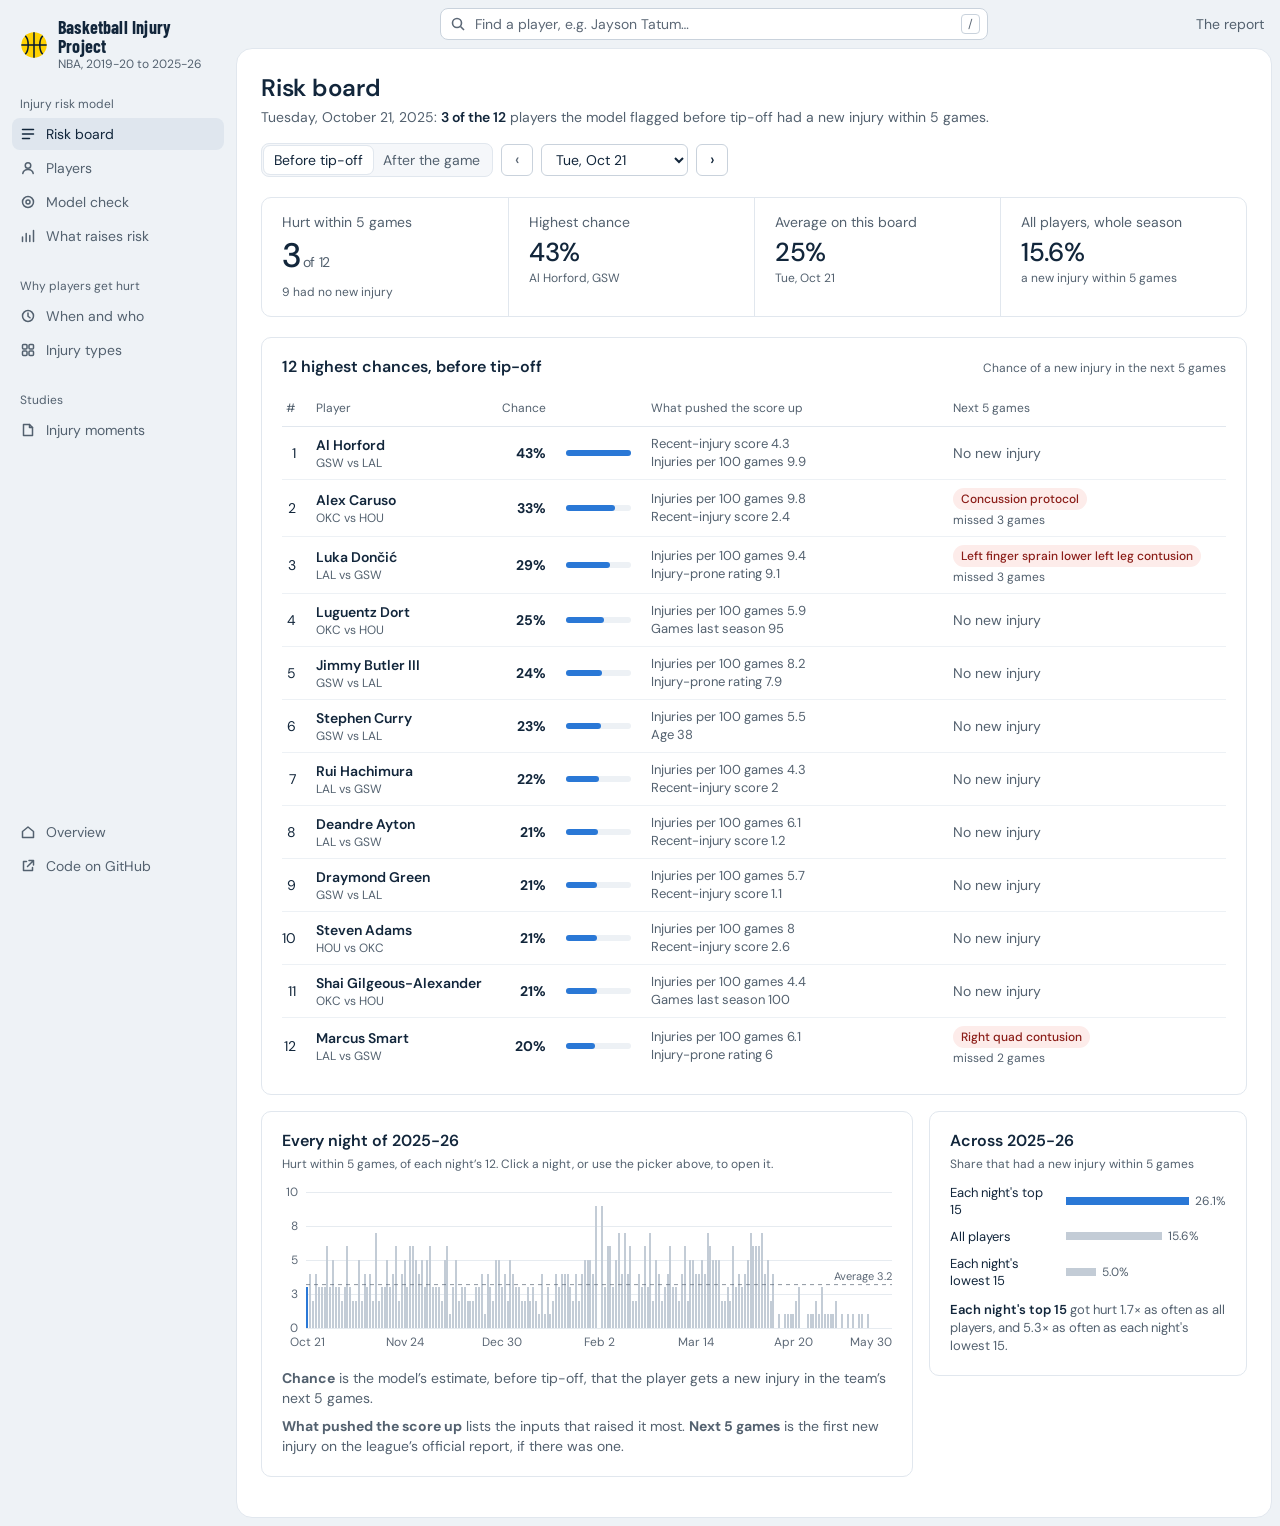
==== docs/dashboard.html @ 53e42dfc "web update" ====
<!doctype html>
<html lang="en">
<head>
<meta charset="utf-8">
<meta name="viewport" content="width=device-width, initial-scale=1">
<title>Dashboards · Basketball Injury Project</title>
<meta name="description" content="Interactive NBA injury dashboards: each night’s risk board for 2025-26 with what happened, player risk timelines, the model’s accuracy on unseen seasons, and why and when players get hurt.">
<meta property="og:type" content="website">
<meta property="og:title" content="Dashboards · Basketball Injury Project">
<meta property="og:description" content="Each night’s NBA injury-risk board for 2025-26 with what happened, player timelines, the model check, and why players get hurt.">
<meta property="og:url" content="https://bryanhkwan.github.io/Basketball-Injury-Project/dashboard.html">
<meta property="og:image" content="https://bryanhkwan.github.io/Basketball-Injury-Project/assets/social-site.jpg">
<meta property="og:image:width" content="2672">
<meta property="og:image:height" content="1400">
<meta name="twitter:card" content="summary_large_image">
<meta name="theme-color" content="#eef2f6" media="(prefers-color-scheme: light)">
<meta name="theme-color" content="#051426" media="(prefers-color-scheme: dark)">
<link rel="icon" href="data:image/svg+xml,%3Csvg xmlns='http://www.w3.org/2000/svg' viewBox='0 0 64 64'%3E%3Ccircle cx='32' cy='32' r='29' fill='%23ffd200'/%3E%3Cg fill='none' stroke='%23071b32' stroke-width='3.5'%3E%3Cpath d='M3 32h58M32 3v58M12 11c9 8 9 34 0 42M52 11c-9 8-9 34 0 42'/%3E%3C/g%3E%3C/svg%3E">
<link rel="preconnect" href="https://fonts.googleapis.com">
<link rel="preconnect" href="https://fonts.gstatic.com" crossorigin>
<link rel="stylesheet" href="https://fonts.googleapis.com/css2?family=Barlow+Condensed:wght@500;600;700&family=DM+Sans:opsz,wght@9..40,400;9..40,500;9..40,600;9..40,700&display=swap">
<link rel="stylesheet" href="assets/site.css">
<link rel="stylesheet" href="assets/app.css">
<script src="assets/charts.js" defer></script>
<script src="assets/site.js" defer></script>
<script src="assets/dashboard.js" defer></script>
</head>
<body class="app-body">
<a class="skip" href="#work">Skip to the dashboard</a>
<div class="app">
  <nav class="side" id="side" aria-label="Dashboards">
    <a class="product" href="./">
      <svg viewBox="0 0 64 64" aria-hidden="true"><circle cx="32" cy="32" r="29" fill="#ffd200"/><g fill="none" stroke="#071b32" stroke-width="3.5"><path d="M3 32h58M32 3v58M12 11c9 8 9 34 0 42M52 11c-9 8-9 34 0 42"/></g></svg>
      <span><b>Basketball Injury Project</b><small>NBA, 2019-20 to 2025-26</small></span>
    </a>
    <button type="button" class="menu-toggle close" id="menu-close" aria-label="Close the menu"><svg viewBox="0 0 18 18" aria-hidden="true"><path d="M4 4l10 10M14 4L4 14"/></svg></button>
    <p class="group-label">Injury risk model</p>
    <a class="nav-item" href="#board" data-view="board"><svg viewBox="0 0 16 16" aria-hidden="true"><path d="M2.5 3.5h11M2.5 8h11M2.5 12.5h7"/></svg>Risk board</a>
    <a class="nav-item" href="#players" data-view="players"><svg viewBox="0 0 16 16" aria-hidden="true"><circle cx="8" cy="5.5" r="2.75"/><path d="M2.75 13.5c.6-2.6 2.7-4 5.25-4s4.65 1.4 5.25 4"/></svg>Players</a>
    <a class="nav-item" href="#model" data-view="model"><svg viewBox="0 0 16 16" aria-hidden="true"><circle cx="8" cy="8" r="5.5"/><circle cx="8" cy="8" r="2"/></svg>Model check</a>
    <a class="nav-item" href="#factors" data-view="factors"><svg viewBox="0 0 16 16" aria-hidden="true"><path d="M2.5 13.5V9M6.2 13.5V5.5M9.8 13.5V7.5M13.5 13.5V2.5"/></svg>What raises risk</a>
    <p class="group-label">Why players get hurt</p>
    <a class="nav-item" href="#when" data-view="when"><svg viewBox="0 0 16 16" aria-hidden="true"><circle cx="8" cy="8" r="5.5"/><path d="M8 5v3.25l2 1.5"/></svg>When and who</a>
    <a class="nav-item" href="#types" data-view="types"><svg viewBox="0 0 16 16" aria-hidden="true"><rect x="2.5" y="2.5" width="4.5" height="4.5" rx="1"/><rect x="9" y="2.5" width="4.5" height="4.5" rx="1"/><rect x="2.5" y="9" width="4.5" height="4.5" rx="1"/><rect x="9" y="9" width="4.5" height="4.5" rx="1"/></svg>Injury types</a>
    <p class="group-label">Studies</p>
    <a class="nav-item" href="moments.html"><svg viewBox="0 0 16 16" aria-hidden="true"><path d="M3.5 2.5h6l3 3v8h-9z"/><path d="M9.5 2.5v3h3"/></svg>Injury moments</a>
    <div class="bottom">
      <a class="nav-item" href="./"><svg viewBox="0 0 16 16" aria-hidden="true"><path d="M2.5 7.5 8 3l5.5 4.5v6h-11z"/></svg>Overview</a>
      <a class="nav-item" href="https://github.com/bryanhkwan/Basketball-Injury-Project" target="_blank" rel="noopener"><svg viewBox="0 0 16 16" aria-hidden="true"><path d="M6.5 3.5h-3v9h9v-3M9 2.5h4.5V7M13.5 2.5 7.5 8.5"/></svg>Code on GitHub</a>
    </div>
  </nav>

  <header class="topbar">
    <button type="button" class="menu-toggle" id="menu-open" aria-label="Open the menu" aria-controls="side" aria-expanded="false"><svg viewBox="0 0 18 18" aria-hidden="true"><path d="M3 5h12M3 9h12M3 13h12"/></svg></button>
    <span class="crumb" id="crumb">Risk board</span>
    <div class="search" role="search">
      <svg viewBox="0 0 14 14" aria-hidden="true"><circle cx="6" cy="6" r="4.5"/><path d="M9.5 9.5 13 13"/></svg>
      <label class="sr-only" for="find">Find a player</label>
      <input id="find" name="player" type="search" placeholder="Find a player, e.g. Jayson Tatum…" autocomplete="off" spellcheck="false" role="combobox" aria-expanded="false" aria-controls="find-results" aria-autocomplete="list">
      <kbd aria-hidden="true">/</kbd>
      <div class="results" id="find-results" role="listbox" aria-label="Players" hidden></div>
    </div>
    <a class="top-link" href="moments.html">The report</a>
  </header>

  <main class="work" id="work" tabindex="-1">
    <section class="view" id="view-board" aria-labelledby="board-title" hidden></section>
    <section class="view" id="view-players" aria-labelledby="players-title" hidden></section>
    <section class="view" id="view-model" aria-labelledby="model-title" hidden></section>
    <section class="view" id="view-factors" aria-labelledby="factors-title" hidden></section>
    <section class="view" id="view-when" aria-labelledby="when-title" hidden></section>
    <section class="view" id="view-types" aria-labelledby="types-title" hidden></section>
    <noscript><div class="view"><h1>Dashboards</h1><p class="prose">These dashboards need JavaScript. The overview page and the report work without it, and every number is in the repository.</p></div></noscript>
  </main>
</div>
</body>
</html>
---- docs/assets/site.css ----
/* Basketball Injury Project: the tokens every page shares, and the overview's styles (index.html).
   Brand: Midnight Blue and Rocket Gold, Barlow Condensed for display and DM Sans for text. Light by default, dark when
   the reader's system is dark. The overview follows a printed-annual layout: a 12-column grid with its main axis at the
   start of column 6, square corners, solid navy and gold fields, no lines or shadows. The dashboards' styles are in
   app.css; the pieces of them shown on the overview are marked data-ui and keep the dashboards' borders and radii. */

:root {
  color-scheme: light;
  /* brand */
  --navy: #071b32;
  --gold: #ffd200;
  --display: "Barlow Condensed", "Arial Narrow", "Segoe UI", sans-serif;
  --text: "DM Sans", "Segoe UI", system-ui, -apple-system, sans-serif;
  /* page */
  --paper: #ffffff;
  --tone: #eef2f6;          /* one step from the paper: tiles, the stage, the app frame */
  --tone-2: #e1e8ef;        /* a second step: hover, the darker band */
  --ink: #12263b;
  --ink-soft: #4d5b6a;
  --gold-ink: #806200;      /* gold as text on paper */
  --block: var(--navy);     /* navy tiles, buttons and selected tabs */
  --field: var(--navy);     /* a colour page */
  --on-field: #f4f7fb;
  --on-field-soft: #b4c5da;
  /* app */
  --frame: #eef2f6;
  --surface: #ffffff;
  --raised: #f5f7fa;
  --active: #dfe6ee;
  --border: #e1e7ee;
  --rule: #edf1f5;
  --control: #c9d2dc;
  --muted: #53616f;
  --faint: #5c6876;
  --primary: var(--navy);
  --primary-ink: #ffffff;
  --positive: #247b50;
  --negative: #c4242a;
  --pill-negative-bg: #fdecea; --pill-negative-ink: #8a1c17;
  --pill-positive-bg: #dcfae5; --pill-positive-ink: #04250e;
  --pill-neutral-bg: #eef1f5; --pill-neutral-ink: #3d4a58;
  /* charts (charts.js reads these) */
  --chart-1: #2a78d6;       /* NBA blue: the main series on every chart */
  --chart-2: #8db6ea;
  --chart-3: #b07a00;
  --chart-muted: #c3ccd6;
  --chart-mark: var(--ink);
  --chart-span: 0.06;
  --grid: #e6ebf0;
  --axis-ink: #5c6876;
  --surface-ink: var(--ink);
  /* layout */
  --margin: clamp(16px, 2.2vw, 32px);
  --gap: clamp(12px, 1.7vw, 24px);
  --section: clamp(96px, 12vw, 176px);
  --ease-out: cubic-bezier(0.22, 1, 0.36, 1);
  /* type steps on the page: figure, name, heading, statement, body, small */
  --fs-figure: clamp(150px, 23vw, 380px);
  --fs-name: clamp(56px, 9.2vw, 170px);
  --fs-heading: clamp(38px, 4.2vw, 64px);
  --fs-statement: 24px;
  --fs-body: 18px;
  --fs-small: 15px;
}
@media (prefers-color-scheme: dark) {
  :root:not([data-theme="light"]) {
    color-scheme: dark;
    --paper: #071b32;
    --tone: #0d2744;
    --tone-2: #143252;
    --ink: #f4f7fb;
    --ink-soft: #b4c5da;
    --gold-ink: #ffd200;
    --block: #030d1b;
    --field: #030d1b;
    --frame: #051426;
    --surface: #0a1f38;
    --raised: #0e2642;
    --active: #173556;
    --border: #1b3556;
    --rule: #142c49;
    --control: #2f4f75;
    --muted: #a9bad0;
    --faint: #9aaec7;
    --primary: var(--gold);
    --primary-ink: var(--navy);
    --positive: #3fc07a;
    --negative: #ff7b72;
    --pill-negative-bg: #3a1720; --pill-negative-ink: #ffb4ad;
    --pill-positive-bg: #12301f; --pill-positive-ink: #7fe0a6;
    --pill-neutral-bg: #143252; --pill-neutral-ink: #d4deea;
    --chart-1: #3987e5;
    --chart-2: #2a5d9c;
    --chart-3: #e0a300;
    --chart-muted: #3a5373;
    --grid: #17304e;
    --axis-ink: #9aaec7;
    --chart-span: 0.12;
  }
}
:root[data-theme="dark"] { color-scheme: dark; }

/* ---------- base ---------- */
*, *::before, *::after { box-sizing: border-box; }
html { -webkit-text-size-adjust: 100%; text-size-adjust: 100%; }
body { margin: 0; background: var(--paper); color: var(--ink); font: 400 var(--fs-body)/1.55 var(--text); -webkit-font-smoothing: antialiased; }
h1, h2, h3, h4, p, figure, ul, ol, dl, dd { margin: 0; }
ul[class], ol[class] { padding: 0; list-style: none; }
img, svg, video { display: block; max-width: 100%; }
button, input, select { font: inherit; color: inherit; }
h2, h3 { text-wrap: balance; }
a, button, select, input, summary { touch-action: manipulation; }
html { -webkit-tap-highlight-color: rgba(7, 27, 50, 0.08); }
a { color: inherit; text-underline-offset: 3px; }
:focus-visible { outline: 2px solid var(--chart-1); outline-offset: 2px; }
.num, table { font-variant-numeric: tabular-nums; }
.sr-only { position: absolute; width: 1px; height: 1px; margin: -1px; overflow: hidden; clip: rect(0 0 0 0); white-space: nowrap; }
.skip { position: absolute; left: -9999px; top: 8px; z-index: 50; padding: 10px 14px; background: var(--gold); color: var(--navy); font-weight: 600; }
.skip:focus { left: 8px; }
.grid { display: grid; grid-template-columns: repeat(12, minmax(0, 1fr)); column-gap: var(--gap); padding-inline: var(--margin); }

/* one button shape on the page: square, flat, 48px */
.button { display: inline-flex; align-items: center; justify-content: center; gap: 10px; min-height: 48px; padding: 0 22px; background: var(--block); color: #ffffff; font-weight: 600; font-size: var(--fs-small); text-decoration: none; border: 0; cursor: pointer; transition: background-color 150ms ease, transform 120ms var(--ease-out); }
.button:hover { background: #12345a; }
.button:active { transform: translateY(1px); }
.button.on-field { background: var(--gold); color: var(--navy); }
.button.on-field:hover { background: #ffdf4d; }

/* ======================================================================================================== */
/* the overview                                                                                              */
/* ======================================================================================================== */

/* ---------- hero: a two-by-two board of tiles ---------- */
.board { display: grid; grid-template-rows: 60px minmax(0, 1fr); gap: 8px; height: 100svh; min-height: 700px; max-height: 1080px; padding: var(--margin) var(--margin) 0; }
.board-top { display: grid; grid-template-columns: 60px minmax(0, 1fr) auto; gap: 8px; }
.tile { position: relative; min-width: 0; min-height: 0; overflow: hidden; background: var(--tone); }
.tile.mark { display: grid; place-items: center; background: var(--block); }
.tile.mark svg { width: 34px; height: 34px; transition: transform 300ms var(--ease-out); }
.tile.mark:hover svg { transform: rotate(-30deg); }
.links { display: flex; align-items: center; }
/* the links begin on the page's centre line */
.links ul { display: flex; flex-wrap: wrap; gap: 0 clamp(14px, 1.6vw, 28px); margin: 0; padding: 0 16px 0 min(calc(50vw - var(--margin) - 68px), calc(100% - 470px)); list-style: none; font-size: var(--fs-small); font-weight: 500; white-space: nowrap; }
.links a { position: relative; display: inline-block; padding: 8px 0; text-decoration: none; }
.links a::after { content: ""; position: absolute; left: 0; right: 0; bottom: 4px; height: 2px; background: currentColor; transform: scaleX(0); transform-origin: left; transition: transform 200ms var(--ease-out); }
.links a:hover::after { transform: scaleX(1); }
.tile.action { display: flex; align-items: center; gap: 8px; padding: 0 24px; background: var(--block); color: #ffffff; font-weight: 600; font-size: var(--fs-small); text-decoration: none; transition: background-color 150ms ease; }
.tile.action:hover { background: #12345a; }
.board-grid { display: grid; grid-template-columns: repeat(2, minmax(0, 1fr)); grid-template-rows: minmax(0, 3fr) minmax(0, 2fr); gap: 8px; min-height: 0; padding-bottom: var(--margin); }
.tile.name { display: flex; align-items: flex-end; padding: 24px; }
.tile.name h1 { font: 600 var(--fs-name)/0.86 var(--display); letter-spacing: -0.02em; text-wrap: balance; }
.tile.photo img { width: 100%; height: 100%; object-fit: cover; object-position: 50% 62%; filter: grayscale(1) contrast(1.06); }
.tile-pair { display: grid; grid-template-columns: repeat(2, minmax(0, 1fr)); gap: 8px; min-height: 0; }
.tile.dark, .tile.gold { padding: 24px; font-size: var(--fs-statement); line-height: 1.3; font-weight: 500; }
.tile.dark { background: var(--block); color: #f4f7fb; }
.tile.gold { background: var(--gold); color: var(--navy); }
.tile.live { padding: 12px; }

/* on shorter desktop screens the live board shows fewer rows, so its summary line stays in view */
@media (min-width: 1101px) and (max-height: 815px) { .live-sheet tbody tr:nth-child(n + 5) { display: none; } }
@media (min-width: 1101px) and (max-height: 733px) { .live-sheet tbody tr:nth-child(n + 4) { display: none; } }

/* ---------- the record: one figure on a navy field ---------- */
.record { background: var(--field); color: var(--on-field); padding-block: clamp(64px, 8vw, 120px); }
.record-grid { min-height: calc(90svh - 2 * clamp(64px, 8vw, 120px)); align-items: start; }
.record-photo { grid-column: 1 / 6; grid-row: 1 / 5; align-self: stretch; overflow: hidden; min-height: 420px; }
.record-photo img { width: 100%; height: 100%; object-fit: cover; object-position: 38% 50%; filter: grayscale(1) contrast(1.06); transform: scale(var(--drift, 1.06)); transform-origin: 40% 60%; }
.record-claim { grid-column: 6 / 13; grid-row: 1; font: 600 var(--fs-heading)/1 var(--display); letter-spacing: -0.01em; }
.record-figure { grid-column: 6 / 13; grid-row: 2; align-self: end; margin-top: clamp(64px, 20vh, 220px); font: 600 var(--fs-figure)/0.8 var(--display); letter-spacing: -0.03em; color: var(--gold); font-variant-numeric: lining-nums tabular-nums; }
.record-figure .unit { font-size: 0.34em; vertical-align: top; position: relative; top: 0.08em; margin-left: 0.04em; }
.record-caption { grid-column: 6 / 10; grid-row: 3; margin-top: 28px; max-width: 34ch; font-size: var(--fs-body); color: var(--on-field); }
.record-bars { grid-column: 10 / 13; grid-row: 3; margin-top: 28px; display: grid; gap: 14px; font-size: var(--fs-small); }
.record-bars li { display: grid; grid-template-columns: minmax(0, 1fr) auto; gap: 4px 12px; }
.record-bars .bar { grid-column: 1 / -1; height: 8px; background: rgba(244, 247, 251, 0.14); }
.record-bars .bar span { display: block; height: 100%; background: var(--on-field-soft); transform-origin: left; }
.record-bars li:first-child .bar span { background: var(--gold); }
.record-bars b { font-weight: 600; }
.record-source { grid-column: 6 / 13; grid-row: 4; margin-top: 20px; font-size: var(--fs-small); color: var(--on-field-soft); }

/* ---------- the dashboards: an index of outputs and a live sheet ---------- */
.outputs { padding-block: var(--section) 0; }
.output-index { grid-column: 1 / 6; display: flex; flex-direction: column; gap: 28px; padding-top: 72px; }
.output-names { display: grid; justify-items: start; }
.output-names button { padding: 4px 0; border: 0; background: none; color: var(--ink-soft); font: 600 var(--fs-heading)/1.1 var(--display); letter-spacing: -0.01em; text-align: left; cursor: pointer; transition: color 150ms ease, transform 200ms var(--ease-out); }
.output-names button:hover { color: var(--ink); translate: 6px 0; }
.output-names button[aria-selected="true"] { color: var(--ink); }
.output-names button[aria-selected="true"]::after { content: ""; display: inline-block; width: 0.42em; height: 0.42em; margin-left: 0.28em; background: var(--gold); vertical-align: 0.12em; }
.output-text { max-width: 38ch; min-height: 5.5em; }
.output-index .button { align-self: flex-start; }
.stage { grid-column: 7 / 13; position: relative; min-height: 680px; padding: 72px 64px 64px; overflow: hidden; background: var(--tone); }
.stage .out-sheet { width: 560px; max-width: 100%; transition: opacity 200ms ease; }
.stage .out-sheet.swapping { opacity: 0; }

/* ---------- what comes before each injury: kinds as tabs, findings as bands ---------- */
.kinds { padding-block: var(--section) 0; }
.kinds-title { grid-column: 6 / 11; font: 600 var(--fs-heading)/1 var(--display); letter-spacing: -0.01em; }
.kinds-action { grid-column: 11 / 13; justify-self: end; align-self: end; }
.kinds-body { grid-column: 1 / 13; display: grid; grid-template-columns: subgrid; margin-top: 56px; }
.kind-tabs { grid-column: 1 / 3; display: grid; align-content: start; gap: 6px; }
.kind-tabs button { display: grid; align-content: center; gap: 2px; height: 64px; padding: 0 16px; border: 0; background: var(--tone); color: var(--ink); text-align: left; cursor: pointer; transition: background-color 150ms ease; }
.kind-tabs button b { font-size: var(--fs-body); font-weight: 600; line-height: 1.2; }
.kind-tabs button span { font-size: var(--fs-small); color: var(--ink-soft); line-height: 1.2; }
.kind-tabs button:hover { background: var(--tone-2); }
.kind-tabs button[aria-selected="true"] { background: var(--block); color: #ffffff; }
.kind-tabs button[aria-selected="true"] span { color: var(--on-field-soft); }
.kind-panels { grid-column: 3 / 13; display: grid; grid-template-columns: subgrid; }
.kind-panel { grid-column: 1 / -1; display: grid; grid-template-columns: subgrid; }
.kind-panel[hidden] { display: none; }
.kind-side { grid-column: 1 / 4; }
.side-figure { font: 600 var(--fs-name)/0.86 var(--display); letter-spacing: -0.02em; color: var(--ink); }
.side-note { margin-top: 12px; max-width: 30ch; font-size: var(--fs-small); color: var(--ink-soft); }
.bands { grid-column: 4 / -1; display: grid; align-content: start; gap: 4px; }
.band { display: grid; grid-template-columns: 6.5em minmax(0, 1fr) auto; align-items: center; gap: 0 20px; min-height: 76px; padding: 10px 20px; background: var(--tone); }
.band:nth-child(even) { background: var(--tone-2); }
.band .figure { font-size: var(--fs-statement); font-weight: 600; line-height: 1.1; }
.band.down .figure { color: var(--ink-soft); }
.band .what b { display: block; font-weight: 600; line-height: 1.3; }
.band .note { display: block; font-size: var(--fs-small); color: var(--ink-soft); line-height: 1.35; }
.band .verdict { font-size: var(--fs-small); color: var(--ink-soft); text-align: right; white-space: nowrap; }

/* ---------- how it is built: many into one ---------- */
.how { padding-block: var(--section) 0; }
.how-side { grid-column: 1 / 5; grid-row: 1 / 3; }
.how-title { grid-column: 6 / 13; font: 600 var(--fs-heading)/1 var(--display); letter-spacing: -0.01em; }
.how-text { grid-column: 6 / 11; margin-top: 24px; max-width: 60ch; }
.how-diagram { grid-column: 1 / 13; margin-top: 64px; width: 100%; height: auto; aspect-ratio: 4.5 / 1; }
.how-diagram .sq-a { fill: var(--tone-2); }
.how-diagram .sq-b { fill: var(--chart-muted); }
.how-diagram .sq-c { fill: var(--ink); }
.how-diagram .sq-d, .how-diagram .sq-e { fill: var(--gold); }
.how-steps { grid-column: 1 / 13; display: grid; grid-template-columns: repeat(3, minmax(0, 1fr)); gap: var(--gap); margin-top: 28px; }
.how-steps h3 { font-size: var(--fs-statement); font-weight: 700; line-height: 1.2; }
.how-steps p { margin-top: 8px; max-width: 36ch; }

/* ---------- who made this: a statement with the mark as its drop capital ---------- */
.about { padding-block: var(--section); }
.about-facts { grid-column: 1 / 5; display: grid; align-content: start; gap: 18px; padding-top: 10px; font-size: var(--fs-small); }
.about-facts b { display: block; font-weight: 600; }
.about-facts a { font-weight: 600; }
.about-body { grid-column: 6 / 13; }
.about-body h2 { font: 600 var(--fs-heading)/1 var(--display); letter-spacing: -0.01em; }
.about-lead { margin-top: 32px; font-size: var(--fs-statement); line-height: 1.38; font-weight: 500; max-width: 46ch; }
.dropcap { float: left; width: 4em; height: 4em; margin: 0.22em 0.55em 0 0; display: grid; place-items: center; background: var(--gold); }
.dropcap svg { width: 58%; height: 58%; }
.about-more { clear: left; margin-top: 28px; max-width: 64ch; }
.about-more + .about-more { margin-top: 16px; }

/* ---------- footer: the name first ---------- */
.foot { background: var(--field); color: var(--on-field); padding: clamp(56px, 7vw, 104px) 0 32px; overflow: hidden; }
.foot-name { padding-inline: var(--margin); font: 600 clamp(48px, 10.6vw, 230px)/0.86 var(--display); letter-spacing: -0.03em; white-space: nowrap; }
.foot-grid { margin-top: 72px; row-gap: 40px; }
.foot-places { grid-column: 1 / 6; display: grid; gap: 10px; align-content: start; }
.foot-places a { font: 600 var(--fs-heading)/1.05 var(--display); color: var(--gold); text-decoration: none; }
.foot-places a:hover { text-decoration: underline; text-decoration-thickness: 2px; }
.foot-links { grid-column: 7 / 13; display: grid; grid-template-columns: repeat(3, minmax(0, 1fr)); gap: var(--gap); font-size: var(--fs-small); }
.foot-links h2 { font-size: var(--fs-small); font-weight: 600; color: var(--on-field); }
.foot-links ul { margin: 10px 0 0; padding: 0; list-style: none; display: grid; gap: 6px; }
.foot-links a { color: var(--on-field-soft); text-decoration: none; }
.foot-links a:hover { color: var(--on-field); text-decoration: underline; }
.foot-legal { margin-top: 96px; align-items: end; font-size: var(--fs-small); color: var(--on-field-soft); }
.foot-legal p { grid-column: 1 / 10; max-width: 110ch; }
.foot-legal a { color: var(--on-field); }
.foot-legal .top { grid-column: 10 / 13; justify-self: end; }

/* ---------- motion: entrances, the shutter, the drift ---------- */
.js [data-rise] { opacity: 0; transform: translateY(24px); transition: opacity 700ms ease, transform 800ms var(--ease-out); transition-delay: calc(var(--i, 0) * 70ms); }
.js [data-rise].in { opacity: 1; transform: none; }
.js .shutter img { clip-path: inset(0 0 100% 0); transform: scale(1.12); }
.js .shutter.in img { clip-path: inset(0 0 0 0); transform: scale(1); transition: clip-path 1100ms var(--ease-out), transform 1400ms var(--ease-out); }
.js .record-bars .bar span { transform: scaleX(0); transition: transform 900ms var(--ease-out); transition-delay: calc(var(--i, 0) * 120ms + 200ms); }
.js .record-bars.in .bar span { transform: scaleX(1); }
.js .how-diagram rect { opacity: 0; transform: translateY(12px); transform-box: fill-box; transition: opacity 500ms ease, transform 800ms var(--ease-out); transition-delay: var(--d, 0ms); }
.js .how-diagram.in rect { opacity: 1; transform: none; }
@media (prefers-reduced-motion: reduce) {
  .js [data-rise], .js .shutter img, .js .record-bars .bar span, .js .how-diagram rect { opacity: 1; transform: none; clip-path: none; transition: none; }
  .record-photo img { transform: none; }
}

/* ---------- the overview at tablet and phone widths ---------- */
@media (max-width: 1100px) {
  .board { height: auto; max-height: none; }
  .board-grid { grid-template-rows: none; }
  .tile.name { grid-column: 1 / -1; min-height: 34svh; }
  .tile.live { grid-column: 1 / -1; height: 420px; }
  .tile.photo { min-height: 320px; }
  .links ul { padding-left: 16px; }
  .record-photo { grid-column: 1 / 6; }
  .record-caption { grid-column: 6 / 13; }
  .record-bars { grid-column: 6 / 13; grid-row: 4; }
  .record-source { grid-row: 5; }
  .output-index { grid-column: 1 / 13; padding-top: 0; }
  .output-names { display: flex; flex-wrap: wrap; gap: 4px 24px; }
  .output-names button { white-space: nowrap; font-size: clamp(26px, 4vw, 40px); }
  .output-text { min-height: 0; }
  .stage { grid-column: 1 / 13; margin-top: 32px; min-height: 0; padding: 48px; }
  .kinds-title { grid-column: 1 / 13; }
  .kinds-action { grid-column: 1 / 13; justify-self: start; margin-top: 24px; }
  .kind-tabs { grid-column: 1 / 13; grid-template-columns: repeat(auto-fill, minmax(132px, 1fr)); }
  .kind-panels { grid-column: 1 / 13; margin-top: 24px; }
  .kind-side { grid-column: 1 / 5; }
  .bands { grid-column: 5 / -1; }
  .how-side { grid-column: 1 / 13; grid-row: auto; margin-bottom: 40px; }
  .how-title, .how-text { grid-column: 1 / 13; }
  .about-facts { grid-column: 1 / 13; grid-auto-flow: column; grid-auto-columns: minmax(0, 1fr); margin-bottom: 40px; }
  .about-body { grid-column: 1 / 13; }
  .foot-places, .foot-links { grid-column: 1 / 13; }
}
@media (max-width: 640px) {
  :root { --fs-statement: 20px; --fs-heading: clamp(32px, 9vw, 40px); --fs-figure: 40vw; --fs-name: 15.6vw; }
  .board { padding: 6px 6px 0; gap: 6px; grid-template-rows: auto auto; }
  .board-top { grid-template-columns: 56px minmax(0, 1fr); gap: 6px; }
  .tile.mark { min-height: 56px; }
  .links ul { padding: 8px 14px; gap: 0 16px; }
  .links a { padding: 4px 0; }
  .tile.action { grid-column: 1 / -1; height: 52px; justify-content: space-between; }
  .board-top { grid-template-rows: 56px 52px; }
  .board-grid { grid-template-columns: minmax(0, 1fr); grid-template-rows: none; gap: 6px; padding-bottom: 6px; }
  .tile.name { min-height: 30svh; padding: 20px; }
  .tile.photo { aspect-ratio: 4 / 3; min-height: 0; order: 4; }
  .tile-pair { order: 2; }
  .tile.live { order: 3; padding: 8px; height: auto; }
  .tile.dark, .tile.gold { padding: 18px 16px; min-height: 44vw; }
  .live-sheet { padding: 14px 12px 12px; }
  .live-sheet .board-table .outcome .what { max-width: 13ch; }
  .board-table .who b { max-width: 11ch; }
  .sheet-head { flex-wrap: wrap; }
  .grid { grid-template-columns: repeat(4, minmax(0, 1fr)); }
  .record-photo { grid-column: 1 / -1; grid-row: auto; min-height: 0; aspect-ratio: 4 / 3; margin-bottom: 40px; }
  .record-claim, .record-figure, .record-caption, .record-bars, .record-source { grid-column: 1 / -1; grid-row: auto; }
  .record-figure { margin-top: 40px; }
  .output-index, .stage { grid-column: 1 / -1; }
  .output-names button { font-size: var(--fs-heading); }
  .output-text, .side-note, .record-caption, .how-text, .how-steps p, .about-lead, .about-more, .foot-legal p { max-width: none; }
  .stage { padding: 16px 0 16px 16px; }
  .stage .out-sheet { width: 520px; max-width: none; }
  .kinds-title, .kinds-action, .kind-tabs, .kind-panels { grid-column: 1 / -1; }
  .kind-tabs { grid-template-columns: repeat(2, minmax(0, 1fr)); }
  .kind-side, .bands { grid-column: 1 / -1; }
  .kind-side { margin-bottom: 24px; }
  .band { grid-template-columns: 4.6em minmax(0, 1fr); padding: 12px 14px; }
  .band .verdict { grid-column: 2; text-align: left; }
  .how-side, .how-title, .how-text, .how-diagram, .how-steps, .about-facts, .about-body, .foot-places, .foot-links, .foot-legal p, .foot-legal .top { grid-column: 1 / -1; }
  .how-diagram { aspect-ratio: 3 / 4; }
  .how-steps { grid-template-columns: minmax(0, 1fr); }
  .about-facts { grid-auto-flow: row; order: 2; margin: 40px 0 0; }
  .dropcap { width: 4.6em; height: 4.6em; }
  .foot-name { font-size: 12.4vw; }
  .foot-links { grid-template-columns: repeat(2, minmax(0, 1fr)); }
  .foot-legal .top { justify-self: start; margin-top: 16px; }
}

@media (prefers-reduced-motion: reduce) { .app *, .page .stepper * { transition-duration: 0.01ms !important; } }
@media print {
  .board, .record, .foot { break-inside: avoid; }
  .side, .topbar { display: none; }
}
---- docs/assets/app.css ----
/* Basketball Injury Project: the dashboards' styles (dashboard.html), and the pieces of them shown on the overview.
   A navy-tinted frame around a white sheet; quiet 1px borders, row rules and small labels are part of a working screen.
   The tokens (colours, type, spacing) are in site.css, which every page loads first. */
/* ======================================================================================================== */
/* pieces of the dashboards (on the overview and in the app)                                                 */
/* ======================================================================================================== */
.sheet { background: var(--surface); color: var(--ink); border: 1px solid var(--border); border-radius: 16px; font-size: 14px; line-height: 20px; }
.live-sheet { display: flex; flex-direction: column; height: 100%; padding: 16px 18px 14px; }
.sheet-head { display: flex; align-items: flex-start; justify-content: space-between; gap: 12px; }
.sheet-title { font-size: 15px; line-height: 20px; font-weight: 600; }
.sheet-meta { color: var(--muted); font-size: 12px; line-height: 16px; margin-top: 2px; }
.stepper { display: inline-flex; align-items: center; gap: 4px; flex: none; }
.stepper .step { width: 32px; height: 32px; display: grid; place-items: center; border: 1px solid var(--control); border-radius: 6px; background: var(--surface); cursor: pointer; font-size: 18px; line-height: 1; transition: background-color 150ms ease; }
.stepper .step:hover:not(:disabled) { background: var(--raised); }
.stepper .step:disabled { opacity: 0.45; cursor: default; }
.stepper select { height: 32px; max-width: 150px; padding: 0 8px; border: 1px solid var(--control); border-radius: 6px; background: var(--surface); color: var(--ink); font-size: 14px; }
.board-table { width: 100%; border-collapse: collapse; margin-top: 10px; }
.board-table th { height: 30px; padding: 0 8px; font-size: 12px; font-weight: 400; color: var(--muted); text-align: left; border-bottom: 1px solid var(--border); white-space: nowrap; }
.board-table td { padding: 6px 8px; border-bottom: 1px solid var(--rule); vertical-align: middle; }
.board-table tbody tr:last-child td { border-bottom: 0; }
.board-table .n { text-align: right; }
.board-table th:first-child, .board-table td:first-child { padding-left: 0; width: 1.5em; }
.board-table td.rank { color: var(--muted); }
.board-table .who b { display: block; font-weight: 600; white-space: nowrap; overflow: hidden; text-overflow: ellipsis; max-width: 16ch; }
.board-table .sub { display: block; font-size: 12px; line-height: 16px; color: var(--muted); }
.board-table .chance { font-weight: 600; white-space: nowrap; }
.board-table .outcome { min-width: 0; }
.board-table .outcome.none { color: var(--muted); }
.board-table .outcome.hurt { display: flex; align-items: flex-start; gap: 8px; color: var(--ink); }
.board-table .outcome .dot { flex: none; width: 8px; height: 8px; margin-top: 6px; border-radius: 50%; background: var(--negative); }
.board-table .outcome .what { min-width: 0; }
.live-sheet .board-table tbody tr { height: 44px; }
.live-sheet .board-table .outcome .what { display: block; max-width: 24ch; white-space: nowrap; overflow: hidden; text-overflow: ellipsis; }
.sheet-foot { margin-top: auto; padding-top: 10px; display: flex; flex-wrap: wrap; justify-content: space-between; gap: 4px 12px; font-size: 13px; color: var(--muted); }
.sheet-foot a { color: var(--ink); font-weight: 600; }
.js .live-sheet tbody tr { transition: opacity 300ms ease; }
.live-sheet.loading tbody tr { opacity: 0.4; }

/* the overview's sheets: real pieces of each dashboard at true size */
.out-sheet { padding: 22px 24px 28px; }
.out-sheet h3 { font-size: 16px; line-height: 22px; font-weight: 600; }
.out-sheet .sheet-meta { margin-top: 2px; }
.out-sheet .chart { margin-top: 16px; }
.out-sheet .finding { margin-top: 14px; padding-top: 12px; border-top: 1px solid var(--rule); font-size: 13px; line-height: 18px; color: var(--muted); }
.out-sheet .finding b { color: var(--ink); font-weight: 600; }
.mini-kpis { display: grid; grid-template-columns: repeat(3, minmax(0, 1fr)); margin-top: 16px; border: 1px solid var(--border); border-radius: 10px; }
.mini-kpis div { padding: 10px 12px; }
.mini-kpis div + div { border-left: 1px solid var(--border); }
.mini-kpis span { display: block; font-size: 12px; line-height: 16px; color: var(--muted); }
.mini-kpis b { display: block; margin-top: 2px; font-size: 22px; line-height: 28px; font-weight: 500; font-variant-numeric: tabular-nums; }
.mini-kpis small { font-size: 13px; color: var(--muted); font-weight: 400; }

/* the season's record: every night of 2025-26 as one column */
.record-strip { display: grid; grid-auto-flow: column; grid-auto-columns: minmax(0, 1fr); align-items: end; gap: 1px; height: 96px; }
.record-strip button { height: 100%; padding: 0; border: 0; background: none; display: flex; align-items: flex-end; cursor: pointer; }
.record-strip button span { display: block; width: 100%; background: var(--chart-muted); }
.record-strip button.hit span { background: var(--chart-1); }
.record-strip button[aria-pressed="true"] span { background: var(--ink); }
.record-strip button:focus-visible { outline-offset: 0; }
.strip-axis { display: flex; justify-content: space-between; margin-top: 6px; font-size: 12px; line-height: 16px; color: var(--axis-ink); }

/* dot rows: a ratio with its likely range on a shared log scale */
.dots { display: grid; gap: 0; }
.dot-row { display: grid; grid-template-columns: minmax(0, 1fr) var(--track, 132px) 64px; align-items: center; gap: 10px; min-height: 34px; border-bottom: 1px solid var(--rule); }
.dot-row:last-child { border-bottom: 0; }
.dot-row .label { font-size: 13px; line-height: 17px; }
.dot-row .label small { display: block; font-size: 12px; color: var(--muted); }
.dot-row .track { position: relative; height: 16px; }
.dot-row .track .one { position: absolute; left: var(--one); top: 0; bottom: 0; width: 1px; background: var(--axis-ink); opacity: 0.5; }
.dot-row .track .range { position: absolute; top: 7px; height: 2px; left: var(--lo); width: calc(var(--hi) - var(--lo)); background: var(--chart-muted); }
.dot-row .track .dot { position: absolute; top: 3px; left: var(--x); width: 10px; height: 10px; margin-left: -5px; border-radius: 50%; background: var(--chart-1); }
.dot-row.down .track .dot { background: var(--surface); border: 2px solid var(--chart-1); }
.dot-row.none .track .dot { background: var(--chart-muted); }
.dot-row .val { text-align: right; font-size: 13px; font-weight: 600; font-variant-numeric: tabular-nums; white-space: nowrap; }
.dot-row.none .val { color: var(--muted); font-weight: 400; }
.dot-scale { display: grid; grid-template-columns: minmax(0, 1fr) var(--track, 132px) 64px; gap: 10px; margin-top: 4px; font-size: 12px; line-height: 16px; color: var(--axis-ink); }
.dot-scale span:nth-child(2) { position: relative; height: 16px; }
.dot-scale i { position: absolute; top: 0; transform: translateX(-50%); font-style: normal; white-space: nowrap; }

/* pair bars: two shares side by side, the main one in the data hue */
.pairs { display: grid; gap: 10px; }
.pair { display: grid; grid-template-columns: minmax(0, 1fr) 160px; gap: 4px 12px; align-items: center; }
.pair .label { font-size: 13px; line-height: 17px; }
.pairs-stacked .pair { grid-template-columns: minmax(0, 1fr); }
.pair .bars { display: grid; gap: 3px; }
.pair .bars span { display: flex; align-items: center; gap: 6px; font-size: 12px; line-height: 14px; color: var(--muted); font-variant-numeric: tabular-nums; }
.pair .bars i { display: block; height: 8px; background: var(--chart-1); }
.pair .bars span + span i { background: var(--chart-muted); }
.legend { display: flex; flex-wrap: wrap; gap: 4px 14px; font-size: 12px; line-height: 16px; color: var(--muted); }
.legend span { display: inline-flex; align-items: center; gap: 6px; }
.legend i { display: inline-block; width: 12px; height: 8px; background: var(--chart-1); }
.legend i.muted { background: var(--chart-muted); }
.legend i.dot { width: 10px; height: 10px; border-radius: 50%; }
.legend i.dot.muted { background: var(--chart-muted); }
.legend i.ring { width: 10px; height: 10px; border-radius: 50%; background: var(--surface); border: 2px solid var(--chart-1); }
.legend i.ink { background: var(--ink); }
.legend i.hurt { width: 8px; height: 8px; border-radius: 50%; background: var(--negative); }
.legend i.marker { width: 1px; height: 14px; background: var(--axis-ink); opacity: 0.6; }
.legend i.line { width: 16px; height: 2px; }
.legend i.dash { width: 16px; height: 0; border-top: 1px dashed var(--axis-ink); background: none; }

/* ======================================================================================================== */
/* the dashboards: a navy-tinted frame around a white sheet                                                  */
/* ======================================================================================================== */
.app-body { background: var(--frame); font-size: 14px; line-height: 20px; }
.app { display: grid; grid-template-columns: 236px minmax(0, 1fr); grid-template-rows: 48px minmax(0, 1fr); min-height: 100svh; }
.side { grid-row: 1 / 3; position: sticky; top: 0; height: 100svh; display: flex; flex-direction: column; padding: 14px 12px 16px; overflow-y: auto; overscroll-behavior: contain; }
.product { display: flex; align-items: center; gap: 10px; padding: 4px 8px 0; text-decoration: none; }
.product svg { width: 28px; height: 28px; flex: none; }
.product b { display: block; font: 700 18px/1.05 var(--display); letter-spacing: 0.01em; }
.product small { display: block; font-size: 12px; line-height: 16px; color: var(--muted); }
.side .group-label { margin: 24px 8px 6px; font-size: 12px; line-height: 16px; color: var(--muted); }
.nav-item { display: flex; align-items: center; gap: 10px; height: 32px; margin-bottom: 2px; padding: 0 8px; border-radius: 8px; color: var(--muted); text-decoration: none; transition: background-color 150ms ease, color 150ms ease; }
.nav-item svg { width: 16px; height: 16px; flex: none; fill: none; stroke: currentColor; stroke-width: 1.5; stroke-linecap: round; stroke-linejoin: round; }
.nav-item:hover { background: rgba(7, 27, 50, 0.05); color: var(--ink); }
.nav-item[aria-current="page"] { background: var(--active); color: var(--ink); }
.side .bottom { margin-top: auto; padding-top: 16px; }
.topbar { display: flex; align-items: center; gap: 12px; padding: 0 16px 0 8px; }
.menu-toggle { display: none; width: 36px; height: 36px; place-items: center; border: 0; background: none; border-radius: 8px; cursor: pointer; }
.menu-toggle svg { width: 18px; height: 18px; fill: none; stroke: currentColor; stroke-width: 1.6; stroke-linecap: round; }
.search { position: relative; width: min(548px, 52vw); margin-inline: auto; }
.search input { width: 100%; height: 32px; padding: 0 12px 0 34px; border: 1px solid var(--control); border-radius: 8px; background: var(--surface); color: var(--ink); font-size: 14px; }
.search input::placeholder { color: var(--faint); }
.search > svg { position: absolute; left: 11px; top: 9px; width: 14px; height: 14px; fill: none; stroke: var(--faint); stroke-width: 1.6; pointer-events: none; }
.search kbd { position: absolute; right: 8px; top: 6px; padding: 0 6px; border: 1px solid var(--control); border-radius: 4px; font: 12px/18px var(--text); color: var(--faint); }
.results { position: absolute; z-index: 30; left: 0; right: 0; top: 38px; max-height: 340px; overflow-y: auto; padding: 4px; background: var(--surface); border: 1px solid var(--border); border-radius: 10px; box-shadow: 0 12px 32px rgba(7, 27, 50, 0.16); } /* taste-skill-ignore: the search results float over the page */
.results[hidden] { display: none; }
.results button { display: flex; justify-content: space-between; gap: 12px; width: 100%; padding: 8px 10px; border: 0; border-radius: 6px; background: none; text-align: left; cursor: pointer; }
.results button:hover, .results button[aria-selected="true"] { background: var(--raised); }
.results small { color: var(--muted); font-size: 12px; }
.results .no-match { padding: 8px 10px; color: var(--muted); }
.topbar .top-link { flex: none; color: var(--muted); text-decoration: none; font-size: 14px; }
.topbar .top-link:hover { color: var(--ink); }
.work { grid-column: 2; min-width: 0; margin: 0 8px 8px 0; background: var(--surface); border: 1px solid var(--border); border-radius: 16px; }
.view { padding: 24px 24px 40px; }
.view[hidden] { display: none; }
.title-row { display: flex; align-items: flex-end; justify-content: space-between; gap: 16px; flex-wrap: wrap; }
.title-row h1 { font-size: 24px; line-height: 30px; font-weight: 600; letter-spacing: -0.01em; }
.title-row .sub { margin-top: 4px; color: var(--muted); max-width: 86ch; }
.title-row .sub b { color: var(--ink); font-weight: 600; }
.controls { display: flex; align-items: center; gap: 8px; flex-wrap: wrap; }
.segmented { display: inline-flex; width: max-content; max-width: 100%; padding: 2px; border-radius: 8px; background: var(--raised); border: 1px solid var(--border); }
.segmented button { height: 28px; padding: 0 10px; border: 0; border-radius: 6px; background: transparent; color: var(--muted); cursor: pointer; white-space: nowrap; transition: background-color 150ms ease, color 150ms ease; }
.segmented button:hover { color: var(--ink); }
.segmented button[aria-pressed="true"] { background: var(--surface); color: var(--ink); outline: 1px solid var(--border); }
.select { height: 32px; padding: 0 28px 0 10px; border: 1px solid var(--control); border-radius: 6px; background: var(--surface); color: var(--ink); font-size: 14px; }
.btn { display: inline-flex; align-items: center; justify-content: center; gap: 6px; height: 32px; padding: 0 12px; border: 1px solid var(--control); border-radius: 6px; background: var(--surface); color: var(--ink); font-weight: 500; text-decoration: none; cursor: pointer; transition: background-color 150ms ease, transform 120ms var(--ease-out); }
.btn:hover:not(:disabled) { background: var(--raised); }
.btn:active:not(:disabled) { transform: translateY(1px); }
.btn:disabled { color: var(--faint); cursor: default; }
.btn.icon { width: 32px; padding: 0; font-size: 16px; }
.btn.primary { background: var(--primary); color: var(--primary-ink); border-color: transparent; }
.btn.primary:hover { background: #12345a; }

.cards { display: grid; grid-template-columns: repeat(12, minmax(0, 1fr)); gap: 16px; margin-top: 20px; align-items: start; }
.card { min-width: 0; padding: 18px 20px 20px; border: 1px solid var(--border); border-radius: 10px; background: var(--surface); }
.card > header { display: flex; align-items: baseline; justify-content: space-between; flex-wrap: wrap; gap: 4px 12px; margin-bottom: 12px; }
.card h2 { font-size: 16px; line-height: 22px; font-weight: 600; }
.card .meta { color: var(--muted); font-size: 12px; line-height: 16px; }
.card .note { margin-top: 12px; color: var(--muted); font-size: 13px; line-height: 18px; }
.card .note b { color: var(--ink); font-weight: 600; }
.span-12 { grid-column: span 12; } .span-8 { grid-column: span 8; } .span-7 { grid-column: span 7; } .span-6 { grid-column: span 6; }
.span-5 { grid-column: span 5; } .span-4 { grid-column: span 4; } .span-3 { grid-column: span 3; }
.stack { display: grid; gap: 16px; align-content: start; }

.kpis { display: grid; grid-auto-flow: column; grid-auto-columns: minmax(0, 1fr); margin-top: 20px; border: 1px solid var(--border); border-radius: 10px; }
.kpi { padding: 14px 20px 16px; min-width: 0; }
.kpi + .kpi { border-left: 1px solid var(--border); }
.kpi-label { color: var(--muted); }
.kpi-value { margin-top: 4px; font-size: 26px; line-height: 32px; font-weight: 500; font-variant-numeric: tabular-nums; letter-spacing: -0.01em; }
.kpi-value small { font-size: 14px; color: var(--muted); font-weight: 400; margin-left: 2px; }
.kpi .delta { margin-top: 2px; color: var(--muted); font-size: 12px; line-height: 16px; }
.kpi.lead .kpi-value { font-size: 34px; line-height: 40px; }

.table-wrap { overflow-x: auto; }
.data { width: 100%; border-collapse: collapse; }
.data th { height: 36px; padding: 0 10px; text-align: left; font-weight: 400; font-size: 12px; color: var(--muted); border-bottom: 1px solid var(--border); white-space: nowrap; }
.data td { padding: 10px; border-bottom: 1px solid var(--rule); vertical-align: middle; }
.data tbody tr:last-child td { border-bottom: 0; }
.data th.n, .data td.n { text-align: right; }
.data th:first-child, .data td:first-child { padding-left: 0; }
.data th:last-child, .data td:last-child { padding-right: 0; }
.data td .sub { display: block; font-size: 12px; line-height: 16px; color: var(--muted); }
.data .name { font-weight: 600; }
.data a.name { text-decoration: none; }
.data a.name:hover { text-decoration: underline; }
.data tbody tr[aria-selected="true"] td { background: var(--raised); }
.data .drivers { color: var(--muted); font-size: 13px; line-height: 18px; }
.board-data td { padding-block: 8px; }
.board-data .who { white-space: nowrap; }
.board-data .chance { width: 3.5em; }
.board-data .bar-cell { width: 110px; }
.board-data .drivers { width: 32%; }
.board-data .outcome { width: 30%; }
.board-data .outcome.hurt .pill { max-width: 100%; overflow: hidden; text-overflow: ellipsis; }
.board-data .outcome.hurt .sub { margin-top: 2px; }
.board-data .outcome.none { color: var(--muted); }
.data .bar-cell { width: 120px; }
.data .mini-bar { position: relative; height: 6px; background: var(--rule); border-radius: 3px; }
.data .mini-bar span { position: absolute; inset: 0 auto 0 0; background: var(--chart-1); border-radius: 3px; }
.pill { display: inline-flex; align-items: center; gap: 6px; height: 22px; padding: 0 8px; border-radius: 999px; font-size: 12px; font-weight: 500; background: var(--pill-neutral-bg); color: var(--pill-neutral-ink); white-space: nowrap; flex: none; }
.pill.neg { background: var(--pill-negative-bg); color: var(--pill-negative-ink); }
.pill.pos { background: var(--pill-positive-bg); color: var(--pill-positive-ink); }
.empty { display: grid; place-items: center; min-height: 96px; padding: 16px; border: 1px dashed var(--control); border-radius: 6px; color: var(--muted); text-align: center; }
.error { color: var(--negative); }
.skeleton { background: var(--raised); border-radius: 4px; }
.chart { position: relative; min-width: 0; }
.chart-tip { z-index: 5; }
.split { display: grid; grid-template-columns: minmax(0, 1fr) minmax(0, 1fr); gap: 16px; }
.facts { display: grid; gap: 0; }
.facts div { display: flex; justify-content: space-between; gap: 12px; padding: 8px 0; border-bottom: 1px solid var(--rule); }
.facts div:last-child { border-bottom: 0; }
.facts dt { color: var(--muted); }
.facts dd { font-weight: 600; font-variant-numeric: tabular-nums; text-align: right; }
.prose { max-width: 70ch; color: var(--muted); }
.prose p + p { margin-top: 8px; }

@media (max-width: 1100px) {
  .app { grid-template-columns: minmax(0, 1fr); grid-template-rows: 48px auto; }
  .side { position: fixed; inset: 0; z-index: 40; width: 100%; height: 100%; background: var(--surface); transform: translateX(-100%); transition: transform 200ms var(--ease-out); visibility: hidden; }
  .side.open { transform: none; visibility: visible; }
  .side .close { display: grid; }
  .menu-toggle { display: grid; }
  .topbar { position: sticky; top: 0; z-index: 20; background: var(--frame); padding: 0 16px 0 8px; }
  :root:has(.app-body) { scroll-padding-top: 64px; }
  .topbar .crumb { font-weight: 600; white-space: nowrap; }
  .search { width: auto; flex: 1; margin: 0; }
  .search kbd { display: none; }
  .work { grid-column: 1; margin: 0; border-radius: 0; border-width: 1px 0 0; }
  .span-8, .span-7, .span-6, .span-5, .span-4 { grid-column: span 12; }
  .span-3 { grid-column: span 6; }
}
@media (min-width: 1101px) { .topbar .crumb, .side .close { display: none; } }
@media (max-width: 640px) {
  .view { padding: 16px 16px 32px; }
  .title-row h1 { font-size: 22px; line-height: 28px; }
  .kpis { grid-auto-flow: row; grid-template-columns: repeat(2, minmax(0, 1fr)); }
  .kpi + .kpi { border-left: 0; }
  .kpi:nth-child(n + 3) { border-top: 1px solid var(--border); }
  .kpi:nth-child(2n) { border-left: 1px solid var(--border); }
  .kpi:last-child:nth-child(odd) { grid-column: 1 / -1; }
  .kpi { padding: 12px 14px; }
  .kpi.lead .kpi-value { font-size: 28px; line-height: 34px; }
  .card { padding: 16px 14px; }
  .split { grid-template-columns: minmax(0, 1fr); }
  .span-6, .span-3 { grid-column: span 12; }
  .dot-row, .dot-scale { --track: 110px !important; }
  .topbar .top-link { display: none; }
  .segmented { display: flex; flex-wrap: wrap; width: 100%; }
  .segmented button { flex: 1 1 auto; }
  .data.stackable thead { display: none; }
  .data.stackable tr { display: grid; grid-template-columns: 1.6em minmax(0, 1fr) auto; column-gap: 8px; padding: 10px 0; border-bottom: 1px solid var(--rule); }
  .data.stackable tbody tr:last-child { border-bottom: 0; }
  .data.stackable td { padding: 0; border: 0; }
  .data.stackable td.wide { grid-column: 2 / -1; margin-top: 4px; width: auto; }
  .data.stackable td.bar-cell { display: none; }
}
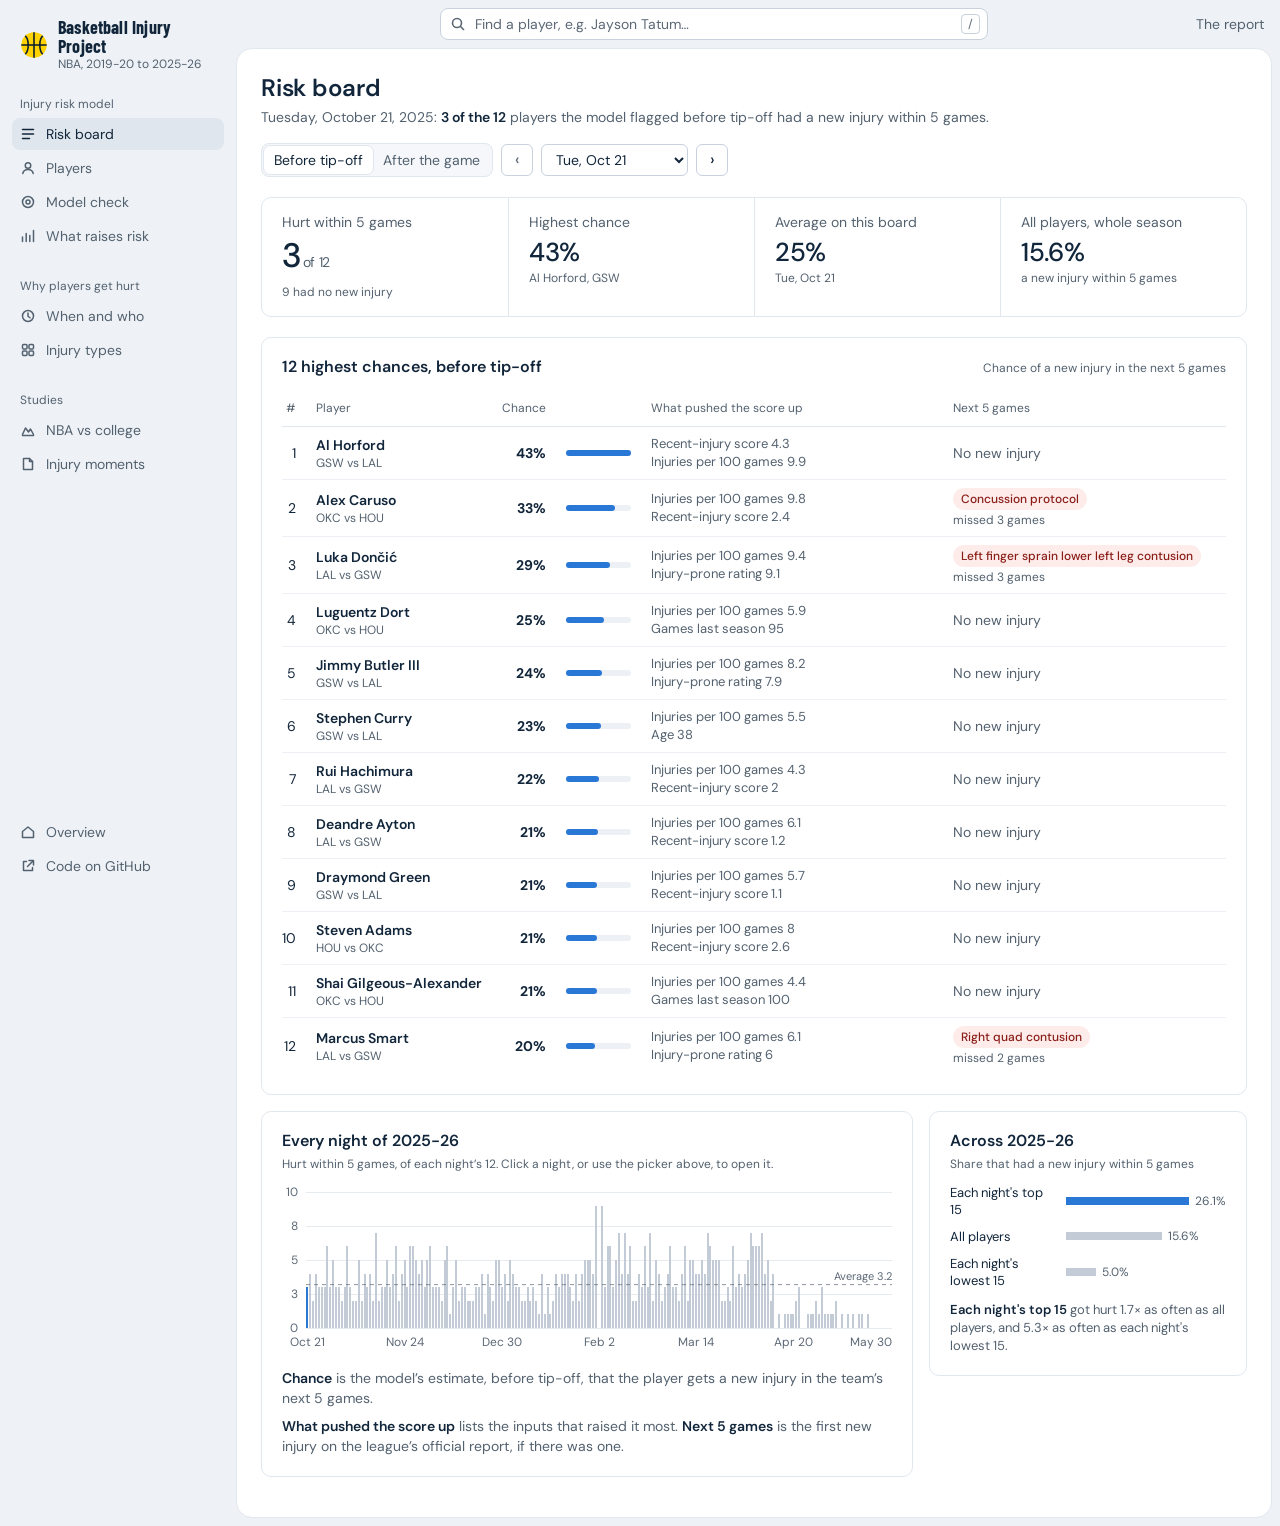
==== commit 303c9964: "Web Redesign" ====
--- a/docs/dashboard.html
+++ b/docs/dashboard.html
@@ -10,8 +10,8 @@
 <meta property="og:description" content="Each night’s NBA injury-risk board for 2025-26 with what happened, player timelines, the model check, and why players get hurt.">
 <meta property="og:url" content="https://bryanhkwan.github.io/Basketball-Injury-Project/dashboard.html">
 <meta property="og:image" content="https://bryanhkwan.github.io/Basketball-Injury-Project/assets/social-site.jpg">
-<meta property="og:image:width" content="2672">
-<meta property="og:image:height" content="1400">
+<meta property="og:image:width" content="2904">
+<meta property="og:image:height" content="1520">
 <meta name="twitter:card" content="summary_large_image">
 <meta name="theme-color" content="#eef2f6" media="(prefers-color-scheme: light)">
 <meta name="theme-color" content="#051426" media="(prefers-color-scheme: dark)">
@@ -43,6 +43,7 @@
     <a class="nav-item" href="#when" data-view="when"><svg viewBox="0 0 16 16" aria-hidden="true"><circle cx="8" cy="8" r="5.5"/><path d="M8 5v3.25l2 1.5"/></svg>When and who</a>
     <a class="nav-item" href="#types" data-view="types"><svg viewBox="0 0 16 16" aria-hidden="true"><rect x="2.5" y="2.5" width="4.5" height="4.5" rx="1"/><rect x="9" y="2.5" width="4.5" height="4.5" rx="1"/><rect x="2.5" y="9" width="4.5" height="4.5" rx="1"/><rect x="9" y="9" width="4.5" height="4.5" rx="1"/></svg>Injury types</a>
     <p class="group-label">Studies</p>
+    <a class="nav-item" href="#college" data-view="college"><svg viewBox="0 0 16 16" aria-hidden="true"><path d="M2.5 12.5 5.5 6l3 4 2-3 3 5.5"/><path d="M2.5 13.5h11"/></svg>NBA vs college</a>
     <a class="nav-item" href="moments.html"><svg viewBox="0 0 16 16" aria-hidden="true"><path d="M3.5 2.5h6l3 3v8h-9z"/><path d="M9.5 2.5v3h3"/></svg>Injury moments</a>
     <div class="bottom">
       <a class="nav-item" href="./"><svg viewBox="0 0 16 16" aria-hidden="true"><path d="M2.5 7.5 8 3l5.5 4.5v6h-11z"/></svg>Overview</a>
@@ -70,6 +71,7 @@
     <section class="view" id="view-factors" aria-labelledby="factors-title" hidden></section>
     <section class="view" id="view-when" aria-labelledby="when-title" hidden></section>
     <section class="view" id="view-types" aria-labelledby="types-title" hidden></section>
+    <section class="view" id="view-college" aria-labelledby="college-title" hidden></section>
     <noscript><div class="view"><h1>Dashboards</h1><p class="prose">These dashboards need JavaScript. The overview page and the report work without it, and every number is in the repository.</p></div></noscript>
   </main>
 </div>
--- a/docs/assets/site.css
+++ b/docs/assets/site.css
@@ -1,8 +1,8 @@
 /* Basketball Injury Project: the tokens every page shares, and the overview's styles (index.html).
-   Brand: Midnight Blue and Rocket Gold, Barlow Condensed for display and DM Sans for text. Light by default, dark when
-   the reader's system is dark. The overview follows a printed-annual layout: a 12-column grid with its main axis at the
-   start of column 6, square corners, solid navy and gold fields, no lines or shadows. The dashboards' styles are in
-   app.css; the pieces of them shown on the overview are marked data-ui and keep the dashboards' borders and radii. */
+   Brand: Midnight Blue and Rocket Gold, Barlow Condensed for display, DM Sans for text and a monospace for small labels,
+   as on the portfolio (bryanhkwan.github.io/portfolio). The dashboards follow the reader's light or dark setting; the
+   overview is always dark, like the portfolio: a near-black navy ground, navy panels, gold for actions and highlights,
+   one blue for data. The dashboards' styles are in app.css. */
 
 :root {
   color-scheme: light;
@@ -11,15 +11,16 @@
   --gold: #ffd200;
   --display: "Barlow Condensed", "Arial Narrow", "Segoe UI", sans-serif;
   --text: "DM Sans", "Segoe UI", system-ui, -apple-system, sans-serif;
+  --mono: Consolas, "SFMono-Regular", ui-monospace, monospace;
   /* page */
   --paper: #ffffff;
-  --tone: #eef2f6;          /* one step from the paper: tiles, the stage, the app frame */
-  --tone-2: #e1e8ef;        /* a second step: hover, the darker band */
+  --tone: #eef2f6;
+  --tone-2: #e1e8ef;
   --ink: #12263b;
   --ink-soft: #4d5b6a;
   --gold-ink: #806200;      /* gold as text on paper */
-  --block: var(--navy);     /* navy tiles, buttons and selected tabs */
-  --field: var(--navy);     /* a colour page */
+  --block: var(--navy);
+  --field: var(--navy);
   --on-field: #f4f7fb;
   --on-field-soft: #b4c5da;
   /* app */
@@ -43,6 +44,7 @@
   --chart-1: #2a78d6;       /* NBA blue: the main series on every chart */
   --chart-2: #8db6ea;
   --chart-3: #b07a00;
+  --chart-college: #d99a00;   /* college results: gold, darkened to read on white */
   --chart-muted: #c3ccd6;
   --chart-mark: var(--ink);
   --chart-span: 0.06;
@@ -50,17 +52,7 @@
   --axis-ink: #5c6876;
   --surface-ink: var(--ink);
   /* layout */
-  --margin: clamp(16px, 2.2vw, 32px);
-  --gap: clamp(12px, 1.7vw, 24px);
-  --section: clamp(96px, 12vw, 176px);
   --ease-out: cubic-bezier(0.22, 1, 0.36, 1);
-  /* type steps on the page: figure, name, heading, statement, body, small */
-  --fs-figure: clamp(150px, 23vw, 380px);
-  --fs-name: clamp(56px, 9.2vw, 170px);
-  --fs-heading: clamp(38px, 4.2vw, 64px);
-  --fs-statement: 24px;
-  --fs-body: 18px;
-  --fs-small: 15px;
 }
 @media (prefers-color-scheme: dark) {
   :root:not([data-theme="light"]) {
@@ -92,6 +84,7 @@
     --chart-1: #3987e5;
     --chart-2: #2a5d9c;
     --chart-3: #e0a300;
+    --chart-college: #ffd200;
     --chart-muted: #3a5373;
     --grid: #17304e;
     --axis-ink: #9aaec7;
@@ -103,7 +96,7 @@
 /* ---------- base ---------- */
 *, *::before, *::after { box-sizing: border-box; }
 html { -webkit-text-size-adjust: 100%; text-size-adjust: 100%; }
-body { margin: 0; background: var(--paper); color: var(--ink); font: 400 var(--fs-body)/1.55 var(--text); -webkit-font-smoothing: antialiased; }
+body { margin: 0; background: var(--paper); color: var(--ink); font: 400 16px/1.65 var(--text); -webkit-font-smoothing: antialiased; }
 h1, h2, h3, h4, p, figure, ul, ol, dl, dd { margin: 0; }
 ul[class], ol[class] { padding: 0; list-style: none; }
 img, svg, video { display: block; max-width: 100%; }
@@ -117,239 +110,272 @@
 .sr-only { position: absolute; width: 1px; height: 1px; margin: -1px; overflow: hidden; clip: rect(0 0 0 0); white-space: nowrap; }
 .skip { position: absolute; left: -9999px; top: 8px; z-index: 50; padding: 10px 14px; background: var(--gold); color: var(--navy); font-weight: 600; }
 .skip:focus { left: 8px; }
-.grid { display: grid; grid-template-columns: repeat(12, minmax(0, 1fr)); column-gap: var(--gap); padding-inline: var(--margin); }
-
-/* one button shape on the page: square, flat, 48px */
-.button { display: inline-flex; align-items: center; justify-content: center; gap: 10px; min-height: 48px; padding: 0 22px; background: var(--block); color: #ffffff; font-weight: 600; font-size: var(--fs-small); text-decoration: none; border: 0; cursor: pointer; transition: background-color 150ms ease, transform 120ms var(--ease-out); }
-.button:hover { background: #12345a; }
+
+/* ======================================================================================================== */
+/* the overview: always dark, like the portfolio                                                             */
+/* ======================================================================================================== */
+.home-html { color-scheme: dark; background: #030b1a; scroll-behavior: smooth; scroll-padding-top: 80px; }
+.home {
+  --paper: #030b1a;
+  --paper-2: #061428;       /* the alternate sections */
+  --panel: #0a1a30;
+  --panel-2: #0c1e36;
+  --line: #1a2c43;
+  --line-strong: #2d4a6b;
+  --ink: #f4f7fb;
+  --ink-2: #c0cee0;
+  --ink-3: #99abc4;
+  --ice: #85bfff;
+  --hurt: #ff8a80;
+  /* what the shared pieces and charts read */
+  --surface: var(--panel-2);
+  --raised: #0f2440;
+  --border: var(--line);
+  --rule: #152a44;
+  --control: var(--line-strong);
+  --muted: var(--ink-3);
+  --faint: #8fa3bd;
+  --negative: #ff7b72;
+  --chart-1: #3987e5;
+  --chart-college: var(--gold);
+  --chart-muted: #3a5373;
+  --grid: #17304e;
+  --axis-ink: var(--ink-3);
+  --chart-span: 0.12;
+  --pad: clamp(18px, 4vw, 40px);
+  background: var(--paper);
+  color: var(--ink);
+  -webkit-tap-highlight-color: rgba(255, 255, 255, 0.08);
+}
+.home :focus-visible { outline-color: var(--gold); }
+.wrap { width: min(1200px, 100% - 2 * var(--pad)); margin-inline: auto; }
+.gold { color: var(--gold); }
+.nowrap { white-space: nowrap; }
+.kicker { font: 600 13px/1.4 var(--mono); letter-spacing: 0.14em; text-transform: uppercase; color: var(--gold); }
+
+/* buttons: one shape, square-cornered like the portfolio's */
+.button { display: inline-flex; align-items: center; justify-content: center; gap: 10px; height: 52px; padding: 0 24px; border: 1px solid transparent; border-radius: 4px; font-weight: 700; font-size: 16px; text-decoration: none; white-space: nowrap; cursor: pointer; transition: background-color 160ms ease, border-color 160ms ease, transform 160ms var(--ease-out); }
+.button span { transition: transform 200ms var(--ease-out); }
+.button:hover span { transform: translateX(3px); }
 .button:active { transform: translateY(1px); }
-.button.on-field { background: var(--gold); color: var(--navy); }
-.button.on-field:hover { background: #ffdf4d; }
-
-/* ======================================================================================================== */
-/* the overview                                                                                              */
-/* ======================================================================================================== */
-
-/* ---------- hero: a two-by-two board of tiles ---------- */
-.board { display: grid; grid-template-rows: 60px minmax(0, 1fr); gap: 8px; height: 100svh; min-height: 700px; max-height: 1080px; padding: var(--margin) var(--margin) 0; }
-.board-top { display: grid; grid-template-columns: 60px minmax(0, 1fr) auto; gap: 8px; }
-.tile { position: relative; min-width: 0; min-height: 0; overflow: hidden; background: var(--tone); }
-.tile.mark { display: grid; place-items: center; background: var(--block); }
-.tile.mark svg { width: 34px; height: 34px; transition: transform 300ms var(--ease-out); }
-.tile.mark:hover svg { transform: rotate(-30deg); }
-.links { display: flex; align-items: center; }
-/* the links begin on the page's centre line */
-.links ul { display: flex; flex-wrap: wrap; gap: 0 clamp(14px, 1.6vw, 28px); margin: 0; padding: 0 16px 0 min(calc(50vw - var(--margin) - 68px), calc(100% - 470px)); list-style: none; font-size: var(--fs-small); font-weight: 500; white-space: nowrap; }
-.links a { position: relative; display: inline-block; padding: 8px 0; text-decoration: none; }
-.links a::after { content: ""; position: absolute; left: 0; right: 0; bottom: 4px; height: 2px; background: currentColor; transform: scaleX(0); transform-origin: left; transition: transform 200ms var(--ease-out); }
-.links a:hover::after { transform: scaleX(1); }
-.tile.action { display: flex; align-items: center; gap: 8px; padding: 0 24px; background: var(--block); color: #ffffff; font-weight: 600; font-size: var(--fs-small); text-decoration: none; transition: background-color 150ms ease; }
-.tile.action:hover { background: #12345a; }
-.board-grid { display: grid; grid-template-columns: repeat(2, minmax(0, 1fr)); grid-template-rows: minmax(0, 3fr) minmax(0, 2fr); gap: 8px; min-height: 0; padding-bottom: var(--margin); }
-.tile.name { display: flex; align-items: flex-end; padding: 24px; }
-.tile.name h1 { font: 600 var(--fs-name)/0.86 var(--display); letter-spacing: -0.02em; text-wrap: balance; }
-.tile.photo img { width: 100%; height: 100%; object-fit: cover; object-position: 50% 62%; filter: grayscale(1) contrast(1.06); }
-.tile-pair { display: grid; grid-template-columns: repeat(2, minmax(0, 1fr)); gap: 8px; min-height: 0; }
-.tile.dark, .tile.gold { padding: 24px; font-size: var(--fs-statement); line-height: 1.3; font-weight: 500; }
-.tile.dark { background: var(--block); color: #f4f7fb; }
-.tile.gold { background: var(--gold); color: var(--navy); }
-.tile.live { padding: 12px; }
-
-/* on shorter desktop screens the live board shows fewer rows, so its summary line stays in view */
-@media (min-width: 1101px) and (max-height: 815px) { .live-sheet tbody tr:nth-child(n + 5) { display: none; } }
-@media (min-width: 1101px) and (max-height: 733px) { .live-sheet tbody tr:nth-child(n + 4) { display: none; } }
-
-/* ---------- the record: one figure on a navy field ---------- */
-.record { background: var(--field); color: var(--on-field); padding-block: clamp(64px, 8vw, 120px); }
-.record-grid { min-height: calc(90svh - 2 * clamp(64px, 8vw, 120px)); align-items: start; }
-.record-photo { grid-column: 1 / 6; grid-row: 1 / 5; align-self: stretch; overflow: hidden; min-height: 420px; }
-.record-photo img { width: 100%; height: 100%; object-fit: cover; object-position: 38% 50%; filter: grayscale(1) contrast(1.06); transform: scale(var(--drift, 1.06)); transform-origin: 40% 60%; }
-.record-claim { grid-column: 6 / 13; grid-row: 1; font: 600 var(--fs-heading)/1 var(--display); letter-spacing: -0.01em; }
-.record-figure { grid-column: 6 / 13; grid-row: 2; align-self: end; margin-top: clamp(64px, 20vh, 220px); font: 600 var(--fs-figure)/0.8 var(--display); letter-spacing: -0.03em; color: var(--gold); font-variant-numeric: lining-nums tabular-nums; }
-.record-figure .unit { font-size: 0.34em; vertical-align: top; position: relative; top: 0.08em; margin-left: 0.04em; }
-.record-caption { grid-column: 6 / 10; grid-row: 3; margin-top: 28px; max-width: 34ch; font-size: var(--fs-body); color: var(--on-field); }
-.record-bars { grid-column: 10 / 13; grid-row: 3; margin-top: 28px; display: grid; gap: 14px; font-size: var(--fs-small); }
-.record-bars li { display: grid; grid-template-columns: minmax(0, 1fr) auto; gap: 4px 12px; }
-.record-bars .bar { grid-column: 1 / -1; height: 8px; background: rgba(244, 247, 251, 0.14); }
-.record-bars .bar span { display: block; height: 100%; background: var(--on-field-soft); transform-origin: left; }
-.record-bars li:first-child .bar span { background: var(--gold); }
-.record-bars b { font-weight: 600; }
-.record-source { grid-column: 6 / 13; grid-row: 4; margin-top: 20px; font-size: var(--fs-small); color: var(--on-field-soft); }
-
-/* ---------- the dashboards: an index of outputs and a live sheet ---------- */
-.outputs { padding-block: var(--section) 0; }
-.output-index { grid-column: 1 / 6; display: flex; flex-direction: column; gap: 28px; padding-top: 72px; }
-.output-names { display: grid; justify-items: start; }
-.output-names button { padding: 4px 0; border: 0; background: none; color: var(--ink-soft); font: 600 var(--fs-heading)/1.1 var(--display); letter-spacing: -0.01em; text-align: left; cursor: pointer; transition: color 150ms ease, transform 200ms var(--ease-out); }
-.output-names button:hover { color: var(--ink); translate: 6px 0; }
-.output-names button[aria-selected="true"] { color: var(--ink); }
-.output-names button[aria-selected="true"]::after { content: ""; display: inline-block; width: 0.42em; height: 0.42em; margin-left: 0.28em; background: var(--gold); vertical-align: 0.12em; }
-.output-text { max-width: 38ch; min-height: 5.5em; }
-.output-index .button { align-self: flex-start; }
-.stage { grid-column: 7 / 13; position: relative; min-height: 680px; padding: 72px 64px 64px; overflow: hidden; background: var(--tone); }
-.stage .out-sheet { width: 560px; max-width: 100%; transition: opacity 200ms ease; }
-.stage .out-sheet.swapping { opacity: 0; }
-
-/* ---------- what comes before each injury: kinds as tabs, findings as bands ---------- */
-.kinds { padding-block: var(--section) 0; }
-.kinds-title { grid-column: 6 / 11; font: 600 var(--fs-heading)/1 var(--display); letter-spacing: -0.01em; }
-.kinds-action { grid-column: 11 / 13; justify-self: end; align-self: end; }
-.kinds-body { grid-column: 1 / 13; display: grid; grid-template-columns: subgrid; margin-top: 56px; }
-.kind-tabs { grid-column: 1 / 3; display: grid; align-content: start; gap: 6px; }
-.kind-tabs button { display: grid; align-content: center; gap: 2px; height: 64px; padding: 0 16px; border: 0; background: var(--tone); color: var(--ink); text-align: left; cursor: pointer; transition: background-color 150ms ease; }
-.kind-tabs button b { font-size: var(--fs-body); font-weight: 600; line-height: 1.2; }
-.kind-tabs button span { font-size: var(--fs-small); color: var(--ink-soft); line-height: 1.2; }
-.kind-tabs button:hover { background: var(--tone-2); }
-.kind-tabs button[aria-selected="true"] { background: var(--block); color: #ffffff; }
-.kind-tabs button[aria-selected="true"] span { color: var(--on-field-soft); }
-.kind-panels { grid-column: 3 / 13; display: grid; grid-template-columns: subgrid; }
-.kind-panel { grid-column: 1 / -1; display: grid; grid-template-columns: subgrid; }
+.button.gold { background: var(--gold); color: #091428; }
+.button.gold:hover { background: #ffe15c; }
+.button.line { border-color: var(--line-strong); color: var(--ink); }
+.button.line:hover { border-color: var(--ice); background: rgba(133, 191, 255, 0.06); }
+.button.small { height: 40px; padding: 0 16px; font-size: 14px; }
+.text-link { display: inline-flex; align-items: center; gap: 8px; margin-top: 24px; color: var(--gold); font-weight: 700; text-decoration: none; }
+.text-link span { transition: transform 200ms var(--ease-out); }
+.text-link:hover { text-decoration: underline; text-underline-offset: 4px; }
+.text-link:hover span { transform: translateX(3px); }
+
+/* ---------- the bar across the top ---------- */
+.nav { position: fixed; inset: 0 0 auto 0; z-index: 30; border-bottom: 1px solid transparent; transition: background-color 250ms ease, border-color 250ms ease; }
+.nav.scrolled { background: rgba(3, 11, 26, 0.94); border-bottom-color: var(--line); }
+.nav-in { display: flex; align-items: center; gap: 28px; height: 72px; }
+.brand { display: inline-flex; align-items: center; gap: 12px; color: var(--ink); text-decoration: none; font: 700 19px/1 var(--display); letter-spacing: 0.06em; text-transform: uppercase; }
+.brand svg { width: 30px; height: 30px; flex: none; transition: transform 400ms var(--ease-out); }
+.brand:hover svg { transform: rotate(-35deg); }
+.nav nav { margin-left: auto; }
+.nav-links { display: flex; gap: 28px; font-size: 14px; }
+.nav-links a { color: var(--ink-2); text-decoration: none; transition: color 150ms ease; }
+.nav-links a:hover { color: var(--ink); }
+
+/* ---------- hero ---------- */
+.hero { position: relative; isolation: isolate; overflow: hidden; display: flex; align-items: center; min-height: max(100svh, 760px); padding: 120px 0 88px;
+  background: radial-gradient(1100px 680px at 80% 8%, #10305a 0%, rgba(16, 48, 90, 0) 62%), radial-gradient(900px 500px at 10% 100%, #0b2240 0%, rgba(11, 34, 64, 0) 70%), var(--paper); }
+.hero-in { display: grid; grid-template-columns: minmax(0, 1.05fr) minmax(0, 1fr); gap: clamp(36px, 5vw, 72px); align-items: center; }
+.hero h1 { margin-top: 18px; font: 800 clamp(64px, 8.4vw, 136px)/0.86 var(--display); text-transform: uppercase; letter-spacing: 0.004em; }
+.hero h1 .gold { display: block; }
+.home .lead { margin-top: 26px; max-width: 34em; font-size: 20px; line-height: 1.62; color: var(--ink-2); }
+.home .lead strong { color: var(--ink); font-weight: 700; }
+.cta-row { display: flex; flex-wrap: wrap; gap: 12px; margin-top: 34px; }
+.hero-stats { display: grid; grid-template-columns: repeat(4, minmax(0, 1fr)); margin-top: 48px; border-top: 1px solid var(--line); }
+.hero-stats div { display: flex; flex-direction: column-reverse; justify-content: flex-end; padding: 20px 16px 0 0; }
+.hero-stats div + div { padding-left: 16px; border-left: 1px solid var(--line); }
+.hero-stats dd { font: 700 clamp(30px, 2.7vw, 40px)/1 var(--display); letter-spacing: 0.01em; }
+.hero-stats dt { margin-top: 8px; font-size: 13px; line-height: 1.35; color: var(--ink-3); }
+
+/* the court floor: the arena's lines drawn in ice blue, receding behind the hero */
+.court-floor { position: absolute; z-index: -1; inset: auto 0 0 0; height: 58%; overflow: hidden; pointer-events: none; perspective: 700px; perspective-origin: 50% 0%;
+  -webkit-mask-image: linear-gradient(to top, #000 30%, rgba(0, 0, 0, 0.4) 70%, transparent 100%); mask-image: linear-gradient(to top, #000 30%, rgba(0, 0, 0, 0.4) 70%, transparent 100%); }
+.court { position: absolute; left: 50%; bottom: -14%; width: min(1500px, 140vw); height: auto; transform: translateX(-50%) rotateX(68deg); transform-origin: 50% 100%; overflow: visible; filter: drop-shadow(0 0 5px rgba(133, 191, 255, 0.45)); }
+.court rect, .court circle, .court path { fill: none; stroke: var(--ice); stroke-width: 1.6; vector-effect: non-scaling-stroke; opacity: 0.55; }
+.court .rim { opacity: 0.8; }
+
+/* the live risk board */
+.hero-visual { position: relative; }
+.hero-visual::before { content: ""; position: absolute; inset: 8% -6% -4% 6%; z-index: -1; border-radius: 40px; background: rgba(57, 135, 229, 0.18); filter: blur(60px); }
+.board-card { position: relative; overflow: hidden; background: var(--panel-2); border: 1px solid var(--line-strong); border-radius: 18px; box-shadow: 0 40px 90px rgba(0, 0, 0, 0.5); }
+.bc-head { display: flex; align-items: flex-start; justify-content: space-between; gap: 12px; padding: 18px 20px 16px; border-bottom: 1px solid var(--line); }
+.bc-kicker { display: flex; align-items: center; gap: 9px; font: 600 13px/1.2 var(--mono); letter-spacing: 0.1em; text-transform: uppercase; color: var(--ice); }
+.live-dot { width: 8px; height: 8px; flex: none; border-radius: 50%; background: var(--gold); box-shadow: 0 0 0 4px rgba(255, 210, 0, 0.16); }
+.bc-date { margin-top: 9px; font-size: 18px; font-weight: 600; line-height: 1.25; color: var(--ink); }
+.bc-step { display: flex; align-items: center; gap: 6px; flex: none; }
+.bc-step .step { width: 36px; height: 36px; display: grid; place-items: center; border: 1px solid var(--line-strong); border-radius: 8px; background: transparent; color: var(--ink); font-size: 18px; line-height: 1; cursor: pointer; transition: background-color 150ms ease, border-color 150ms ease; }
+.bc-step .step:hover:not(:disabled) { border-color: var(--ice); background: rgba(133, 191, 255, 0.08); }
+.bc-step .step:disabled { opacity: 0.4; cursor: default; }
+.bc-step select { height: 36px; max-width: 136px; padding: 0 8px; border: 1px solid var(--line-strong); border-radius: 8px; background: var(--paper-2); color: var(--ink); font-size: 14px; }
+.board-card .bc-rows { padding: 4px 20px; }
+.bc-row { display: grid; grid-template-columns: 28px minmax(0, 1fr) auto; align-items: center; gap: 14px; padding: 13px 0; border-bottom: 1px solid var(--line); }
+.bc-row:last-child { border-bottom: 0; }
+.bc-rank { width: 28px; height: 28px; display: grid; place-items: center; border-radius: 50%; background: rgba(255, 255, 255, 0.05); color: var(--ink-3); font-size: 13px; font-weight: 600; }
+.bc-row.is-hurt .bc-rank { background: rgba(255, 138, 128, 0.15); color: var(--hurt); }
+.bc-who { min-width: 0; }
+.bc-who b { display: block; font-size: 16px; font-weight: 600; line-height: 1.3; white-space: nowrap; overflow: hidden; text-overflow: ellipsis; }
+.bc-who small { display: block; margin-top: 3px; font-size: 13px; color: var(--ink-3); white-space: nowrap; overflow: hidden; text-overflow: ellipsis; }
+.bc-who .out.hurt { color: var(--hurt); }
+.bc-chance { display: flex; align-items: center; gap: 12px; }
+.bc-bar { width: clamp(56px, 8vw, 104px); height: 6px; overflow: hidden; border-radius: 3px; background: rgba(255, 255, 255, 0.07); }
+.bc-bar i { display: block; height: 100%; border-radius: 3px; background: var(--chart-1); }
+.bc-chance b { min-width: 3.2ch; text-align: right; font-size: 16px; font-weight: 700; font-variant-numeric: tabular-nums; }
+.bc-foot { display: flex; flex-wrap: wrap; align-items: center; justify-content: space-between; gap: 8px 16px; padding: 14px 20px; border-top: 1px solid var(--line); background: rgba(255, 255, 255, 0.02); font-size: 13px; color: var(--ink-2); }
+.bc-foot a { color: var(--gold); font-weight: 700; text-decoration: none; }
+.bc-foot a:hover { text-decoration: underline; }
+.board-card.loading .bc-rows { opacity: 0.5; }
+
+/* ---------- sections ---------- */
+.sec { padding: clamp(72px, 8vw, 112px) 0; }
+.sec-alt { background: var(--paper-2); border-block: 1px solid var(--line); }
+.sec-head { max-width: 780px; margin-bottom: clamp(36px, 4vw, 56px); }
+.sec h2, .cta-band h2 { margin-top: 14px; font: 800 clamp(42px, 5.2vw, 76px)/0.92 var(--display); text-transform: uppercase; letter-spacing: 0.004em; }
+.sec-lead { margin-top: 18px; max-width: 40em; font-size: 18px; line-height: 1.62; color: var(--ink-2); }
+.panel { min-width: 0; padding: clamp(22px, 2.4vw, 30px); background: var(--panel); border: 1px solid var(--line); border-radius: 16px; }
+.panel h3 { font-size: 20px; font-weight: 700; line-height: 1.3; }
+.panel h4 { font-size: 18px; font-weight: 700; line-height: 1.3; }
+.panel-sub { margin-top: 6px; font-size: 14px; line-height: 1.5; color: var(--ink-3); }
+.panel-note { margin-top: 18px; font-size: 14px; line-height: 1.6; color: var(--ink-2); }
+.panel-note strong { color: var(--ink); }
+.panel-row { display: flex; flex-wrap: wrap; align-items: flex-start; justify-content: space-between; gap: 8px 24px; }
+.panel-row .text-link { margin-top: 4px; }
+.panel .chart { margin-top: 18px; }
+.panel .legend { margin-top: 14px; }
+.home .chart-tip { background: #0f2440 !important; color: var(--ink) !important; border-color: var(--line-strong) !important; }
+
+/* the record */
+.record-grid { display: grid; grid-template-columns: minmax(0, 1.1fr) minmax(0, 1fr); gap: 20px; }
+.record-grid .wide { grid-column: 1 / -1; }
+.big-figure { font: 800 clamp(104px, 12vw, 176px)/0.82 var(--display); color: var(--gold); letter-spacing: -0.01em; }
+.big-caption { margin-top: 14px; max-width: 30em; font-size: 16px; line-height: 1.55; color: var(--ink-2); }
+.big-caption strong { color: var(--ink); }
+.ladder { margin-top: 34px; display: grid; gap: 18px; }
+.ladder li { display: grid; grid-template-columns: minmax(120px, 0.9fr) minmax(0, 1.4fr) 64px; align-items: center; gap: 16px; font-size: 14px; }
+.ladder-label { color: var(--ink-2); }
+.ladder-bar { height: 12px; overflow: hidden; border-radius: 6px; background: rgba(255, 255, 255, 0.06); }
+.ladder-bar i { display: block; width: var(--w); height: 100%; border-radius: 6px; background: #3a5373; transform-origin: left; }
+.ladder-bar i.top { background: var(--gold); }
+.ladder b { text-align: right; font-size: 18px; font-weight: 700; }
+
+/* the four questions */
+.feature { display: grid; grid-template-columns: minmax(0, 0.9fr) minmax(0, 1.1fr); gap: clamp(32px, 5vw, 80px); align-items: center; padding: clamp(40px, 5vw, 64px) 0; }
+.feature:last-child { padding-bottom: 0; }
+.feature + .feature { border-top: 1px solid var(--line); }
+.feature.flip .feature-copy { order: 2; }
+.feature-copy h3 { margin-top: 14px; font: 800 clamp(36px, 3.8vw, 56px)/0.94 var(--display); text-transform: uppercase; }
+.feature-copy p { margin-top: 18px; color: var(--ink-2); line-height: 1.65; }
+.feature-copy p strong { color: var(--ink); }
+.feature-copy .fine { font-size: 13px; color: var(--ink-3); }
+.ticks { margin-top: 20px; display: grid; gap: 10px; }
+.ticks li { position: relative; padding-left: 28px; line-height: 1.5; }
+.ticks li::before { content: ""; position: absolute; left: 2px; top: 0.42em; width: 12px; height: 7px; border-left: 2px solid var(--gold); border-bottom: 2px solid var(--gold); transform: rotate(-45deg); }
+.chips, .tabs-pills { display: flex; flex-wrap: wrap; gap: 8px; }
+.chips { margin-top: 16px; }
+.chips button, .tabs-pills button { height: 34px; padding: 0 14px; border: 1px solid var(--line-strong); border-radius: 999px; background: transparent; color: var(--ink-2); font-size: 14px; cursor: pointer; transition: background-color 150ms ease, border-color 150ms ease, color 150ms ease; }
+.chips button:hover, .tabs-pills button:hover { color: var(--ink); border-color: var(--ice); }
+.chips button[aria-pressed="true"], .tabs-pills button[aria-selected="true"] { background: rgba(133, 191, 255, 0.14); border-color: var(--ice); color: var(--ink); }
 .kind-panel[hidden] { display: none; }
-.kind-side { grid-column: 1 / 4; }
-.side-figure { font: 600 var(--fs-name)/0.86 var(--display); letter-spacing: -0.02em; color: var(--ink); }
-.side-note { margin-top: 12px; max-width: 30ch; font-size: var(--fs-small); color: var(--ink-soft); }
-.bands { grid-column: 4 / -1; display: grid; align-content: start; gap: 4px; }
-.band { display: grid; grid-template-columns: 6.5em minmax(0, 1fr) auto; align-items: center; gap: 0 20px; min-height: 76px; padding: 10px 20px; background: var(--tone); }
-.band:nth-child(even) { background: var(--tone-2); }
-.band .figure { font-size: var(--fs-statement); font-weight: 600; line-height: 1.1; }
-.band.down .figure { color: var(--ink-soft); }
-.band .what b { display: block; font-weight: 600; line-height: 1.3; }
-.band .note { display: block; font-size: var(--fs-small); color: var(--ink-soft); line-height: 1.35; }
-.band .verdict { font-size: var(--fs-small); color: var(--ink-soft); text-align: right; white-space: nowrap; }
-
-/* ---------- how it is built: many into one ---------- */
-.how { padding-block: var(--section) 0; }
-.how-side { grid-column: 1 / 5; grid-row: 1 / 3; }
-.how-title { grid-column: 6 / 13; font: 600 var(--fs-heading)/1 var(--display); letter-spacing: -0.01em; }
-.how-text { grid-column: 6 / 11; margin-top: 24px; max-width: 60ch; }
-.how-diagram { grid-column: 1 / 13; margin-top: 64px; width: 100%; height: auto; aspect-ratio: 4.5 / 1; }
-.how-diagram .sq-a { fill: var(--tone-2); }
-.how-diagram .sq-b { fill: var(--chart-muted); }
-.how-diagram .sq-c { fill: var(--ink); }
-.how-diagram .sq-d, .how-diagram .sq-e { fill: var(--gold); }
-.how-steps { grid-column: 1 / 13; display: grid; grid-template-columns: repeat(3, minmax(0, 1fr)); gap: var(--gap); margin-top: 28px; }
-.how-steps h3 { font-size: var(--fs-statement); font-weight: 700; line-height: 1.2; }
-.how-steps p { margin-top: 8px; max-width: 36ch; }
-
-/* ---------- who made this: a statement with the mark as its drop capital ---------- */
-.about { padding-block: var(--section); }
-.about-facts { grid-column: 1 / 5; display: grid; align-content: start; gap: 18px; padding-top: 10px; font-size: var(--fs-small); }
-.about-facts b { display: block; font-weight: 600; }
-.about-facts a { font-weight: 600; }
-.about-body { grid-column: 6 / 13; }
-.about-body h2 { font: 600 var(--fs-heading)/1 var(--display); letter-spacing: -0.01em; }
-.about-lead { margin-top: 32px; font-size: var(--fs-statement); line-height: 1.38; font-weight: 500; max-width: 46ch; }
-.dropcap { float: left; width: 4em; height: 4em; margin: 0.22em 0.55em 0 0; display: grid; place-items: center; background: var(--gold); }
-.dropcap svg { width: 58%; height: 58%; }
-.about-more { clear: left; margin-top: 28px; max-width: 64ch; }
-.about-more + .about-more { margin-top: 16px; }
-
-/* ---------- footer: the name first ---------- */
-.foot { background: var(--field); color: var(--on-field); padding: clamp(56px, 7vw, 104px) 0 32px; overflow: hidden; }
-.foot-name { padding-inline: var(--margin); font: 600 clamp(48px, 10.6vw, 230px)/0.86 var(--display); letter-spacing: -0.03em; white-space: nowrap; }
-.foot-grid { margin-top: 72px; row-gap: 40px; }
-.foot-places { grid-column: 1 / 6; display: grid; gap: 10px; align-content: start; }
-.foot-places a { font: 600 var(--fs-heading)/1.05 var(--display); color: var(--gold); text-decoration: none; }
-.foot-places a:hover { text-decoration: underline; text-decoration-thickness: 2px; }
-.foot-links { grid-column: 7 / 13; display: grid; grid-template-columns: repeat(3, minmax(0, 1fr)); gap: var(--gap); font-size: var(--fs-small); }
-.foot-links h2 { font-size: var(--fs-small); font-weight: 600; color: var(--on-field); }
-.foot-links ul { margin: 10px 0 0; padding: 0; list-style: none; display: grid; gap: 6px; }
-.foot-links a { color: var(--on-field-soft); text-decoration: none; }
-.foot-links a:hover { color: var(--on-field); text-decoration: underline; }
-.foot-legal { margin-top: 96px; align-items: end; font-size: var(--fs-small); color: var(--on-field-soft); }
-.foot-legal p { grid-column: 1 / 10; max-width: 110ch; }
-.foot-legal a { color: var(--on-field); }
-.foot-legal .top { grid-column: 10 / 13; justify-self: end; }
-
-/* ---------- motion: entrances, the shutter, the drift ---------- */
-.js [data-rise] { opacity: 0; transform: translateY(24px); transition: opacity 700ms ease, transform 800ms var(--ease-out); transition-delay: calc(var(--i, 0) * 70ms); }
+.kind-sum { margin-top: 16px; font-size: 13px; color: var(--ink-3); }
+.finds { margin-top: 14px; display: grid; gap: 8px; }
+.find { display: grid; grid-template-columns: 96px minmax(0, 1fr); align-items: center; gap: 16px; padding: 12px 16px; border: 1px solid var(--line); border-radius: 12px; background: rgba(255, 255, 255, 0.025); }
+.find .chip { font: 800 24px/1 var(--display); letter-spacing: 0.01em; color: var(--gold); }
+.find.down .chip { font-size: 20px; color: var(--ice); }
+.find-what b { display: block; font-weight: 600; line-height: 1.35; }
+.find-what small { display: block; margin-top: 2px; font-size: 13px; color: var(--ink-3); }
+.feature-visual .pairs { margin-top: 6px; gap: 14px; }
+.feature-visual .pair { grid-template-columns: minmax(0, 1fr) minmax(170px, 46%); gap: 6px 18px; }
+.feature-visual .pair .label { font-size: 14px; line-height: 1.4; }
+.feature-visual .pair .bars i { height: 10px; border-radius: 2px; }
+.legend i.dot.nba { background: var(--chart-1); }
+.legend i.dot.college { background: var(--gold); }
+
+/* how it is built */
+.steps { display: grid; grid-template-columns: repeat(4, minmax(0, 1fr)); gap: 16px; }
+.steps li { padding: 26px 22px 24px; background: var(--panel); border: 1px solid var(--line); border-radius: 16px; }
+.step-num { display: block; font: 800 clamp(40px, 3.6vw, 52px)/1 var(--display); letter-spacing: 0.01em; }
+.steps b { display: block; margin-top: 14px; font: 600 12.5px/1.2 var(--mono); letter-spacing: 0.16em; text-transform: uppercase; color: var(--gold); }
+.steps p { margin-top: 10px; font-size: 14px; line-height: 1.55; color: var(--ink-2); }
+.limits { margin-top: 16px; }
+.limits ul { margin: 12px 0 0; padding-left: 20px; display: grid; gap: 8px; color: var(--ink-2); }
+
+/* about, the closing band and the footer */
+.about-in { display: grid; grid-template-columns: minmax(0, 0.85fr) minmax(0, 1.15fr); gap: clamp(28px, 5vw, 72px); align-items: start; }
+.about-copy .sec-lead { margin-top: 26px; }
+.cta-band { padding: clamp(88px, 10vw, 136px) 0; text-align: center; border-top: 1px solid var(--line);
+  background: radial-gradient(900px 420px at 50% 0%, #10305a 0%, rgba(16, 48, 90, 0) 70%), var(--paper); }
+.cta-band h2 { margin-top: 0; }
+.cta-band h2 .gold { display: block; }
+.cta-band .cta-row { justify-content: center; }
+.foot { padding: 40px 0 48px; border-top: 1px solid var(--line); background: #02070f; }
+.foot-in { display: grid; grid-template-columns: auto minmax(0, 1fr); align-items: center; gap: 18px 32px; }
+.foot .brand { font-size: 17px; }
+.foot .brand svg { width: 26px; height: 26px; }
+.foot-links { display: flex; flex-wrap: wrap; justify-content: flex-end; gap: 8px 24px; font-size: 14px; }
+.foot-links a { color: var(--ink-2); text-decoration: none; }
+.foot-links a:hover { color: var(--ink); text-decoration: underline; }
+.foot-note { grid-column: 1 / -1; font-size: 13px; line-height: 1.6; color: var(--ink-3); }
+
+/* ---------- motion ---------- */
+.js [data-rise] { opacity: 0; transform: translateY(22px); transition: opacity 700ms ease, transform 800ms var(--ease-out); transition-delay: calc(var(--i, 0) * 80ms); }
 .js [data-rise].in { opacity: 1; transform: none; }
-.js .shutter img { clip-path: inset(0 0 100% 0); transform: scale(1.12); }
-.js .shutter.in img { clip-path: inset(0 0 0 0); transform: scale(1); transition: clip-path 1100ms var(--ease-out), transform 1400ms var(--ease-out); }
-.js .record-bars .bar span { transform: scaleX(0); transition: transform 900ms var(--ease-out); transition-delay: calc(var(--i, 0) * 120ms + 200ms); }
-.js .record-bars.in .bar span { transform: scaleX(1); }
-.js .how-diagram rect { opacity: 0; transform: translateY(12px); transform-box: fill-box; transition: opacity 500ms ease, transform 800ms var(--ease-out); transition-delay: var(--d, 0ms); }
-.js .how-diagram.in rect { opacity: 1; transform: none; }
+.js .court rect, .js .court circle, .js .court path { stroke-dasharray: 1; stroke-dashoffset: 1; animation: draw 1.8s var(--ease-out) forwards; animation-delay: calc(var(--d, 0) * 70ms + 150ms); }
+@keyframes draw { to { stroke-dashoffset: 0; } }
+.js .ladder-bar i { transform: scaleX(0); transition: transform 1s var(--ease-out); transition-delay: calc(var(--i, 0) * 120ms + 150ms); }
+.js .ladder.in .ladder-bar i { transform: scaleX(1); }
+.live-dot { animation: pulse 2.4s ease-in-out infinite; }
+@keyframes pulse { 50% { box-shadow: 0 0 0 7px rgba(255, 210, 0, 0.05); } }
 @media (prefers-reduced-motion: reduce) {
-  .js [data-rise], .js .shutter img, .js .record-bars .bar span, .js .how-diagram rect { opacity: 1; transform: none; clip-path: none; transition: none; }
-  .record-photo img { transform: none; }
-}
-
-/* ---------- the overview at tablet and phone widths ---------- */
-@media (max-width: 1100px) {
-  .board { height: auto; max-height: none; }
-  .board-grid { grid-template-rows: none; }
-  .tile.name { grid-column: 1 / -1; min-height: 34svh; }
-  .tile.live { grid-column: 1 / -1; height: 420px; }
-  .tile.photo { min-height: 320px; }
-  .links ul { padding-left: 16px; }
-  .record-photo { grid-column: 1 / 6; }
-  .record-caption { grid-column: 6 / 13; }
-  .record-bars { grid-column: 6 / 13; grid-row: 4; }
-  .record-source { grid-row: 5; }
-  .output-index { grid-column: 1 / 13; padding-top: 0; }
-  .output-names { display: flex; flex-wrap: wrap; gap: 4px 24px; }
-  .output-names button { white-space: nowrap; font-size: clamp(26px, 4vw, 40px); }
-  .output-text { min-height: 0; }
-  .stage { grid-column: 1 / 13; margin-top: 32px; min-height: 0; padding: 48px; }
-  .kinds-title { grid-column: 1 / 13; }
-  .kinds-action { grid-column: 1 / 13; justify-self: start; margin-top: 24px; }
-  .kind-tabs { grid-column: 1 / 13; grid-template-columns: repeat(auto-fill, minmax(132px, 1fr)); }
-  .kind-panels { grid-column: 1 / 13; margin-top: 24px; }
-  .kind-side { grid-column: 1 / 5; }
-  .bands { grid-column: 5 / -1; }
-  .how-side { grid-column: 1 / 13; grid-row: auto; margin-bottom: 40px; }
-  .how-title, .how-text { grid-column: 1 / 13; }
-  .about-facts { grid-column: 1 / 13; grid-auto-flow: column; grid-auto-columns: minmax(0, 1fr); margin-bottom: 40px; }
-  .about-body { grid-column: 1 / 13; }
-  .foot-places, .foot-links { grid-column: 1 / 13; }
-}
-@media (max-width: 640px) {
-  :root { --fs-statement: 20px; --fs-heading: clamp(32px, 9vw, 40px); --fs-figure: 40vw; --fs-name: 15.6vw; }
-  .board { padding: 6px 6px 0; gap: 6px; grid-template-rows: auto auto; }
-  .board-top { grid-template-columns: 56px minmax(0, 1fr); gap: 6px; }
-  .tile.mark { min-height: 56px; }
-  .links ul { padding: 8px 14px; gap: 0 16px; }
-  .links a { padding: 4px 0; }
-  .tile.action { grid-column: 1 / -1; height: 52px; justify-content: space-between; }
-  .board-top { grid-template-rows: 56px 52px; }
-  .board-grid { grid-template-columns: minmax(0, 1fr); grid-template-rows: none; gap: 6px; padding-bottom: 6px; }
-  .tile.name { min-height: 30svh; padding: 20px; }
-  .tile.photo { aspect-ratio: 4 / 3; min-height: 0; order: 4; }
-  .tile-pair { order: 2; }
-  .tile.live { order: 3; padding: 8px; height: auto; }
-  .tile.dark, .tile.gold { padding: 18px 16px; min-height: 44vw; }
-  .live-sheet { padding: 14px 12px 12px; }
-  .live-sheet .board-table .outcome .what { max-width: 13ch; }
-  .board-table .who b { max-width: 11ch; }
-  .sheet-head { flex-wrap: wrap; }
-  .grid { grid-template-columns: repeat(4, minmax(0, 1fr)); }
-  .record-photo { grid-column: 1 / -1; grid-row: auto; min-height: 0; aspect-ratio: 4 / 3; margin-bottom: 40px; }
-  .record-claim, .record-figure, .record-caption, .record-bars, .record-source { grid-column: 1 / -1; grid-row: auto; }
-  .record-figure { margin-top: 40px; }
-  .output-index, .stage { grid-column: 1 / -1; }
-  .output-names button { font-size: var(--fs-heading); }
-  .output-text, .side-note, .record-caption, .how-text, .how-steps p, .about-lead, .about-more, .foot-legal p { max-width: none; }
-  .stage { padding: 16px 0 16px 16px; }
-  .stage .out-sheet { width: 520px; max-width: none; }
-  .kinds-title, .kinds-action, .kind-tabs, .kind-panels { grid-column: 1 / -1; }
-  .kind-tabs { grid-template-columns: repeat(2, minmax(0, 1fr)); }
-  .kind-side, .bands { grid-column: 1 / -1; }
-  .kind-side { margin-bottom: 24px; }
-  .band { grid-template-columns: 4.6em minmax(0, 1fr); padding: 12px 14px; }
-  .band .verdict { grid-column: 2; text-align: left; }
-  .how-side, .how-title, .how-text, .how-diagram, .how-steps, .about-facts, .about-body, .foot-places, .foot-links, .foot-legal p, .foot-legal .top { grid-column: 1 / -1; }
-  .how-diagram { aspect-ratio: 3 / 4; }
-  .how-steps { grid-template-columns: minmax(0, 1fr); }
-  .about-facts { grid-auto-flow: row; order: 2; margin: 40px 0 0; }
-  .dropcap { width: 4.6em; height: 4.6em; }
-  .foot-name { font-size: 12.4vw; }
-  .foot-links { grid-template-columns: repeat(2, minmax(0, 1fr)); }
-  .foot-legal .top { justify-self: start; margin-top: 16px; }
-}
-
-@media (prefers-reduced-motion: reduce) { .app *, .page .stepper * { transition-duration: 0.01ms !important; } }
+  .home-html { scroll-behavior: auto; }
+  .js [data-rise], .js .ladder-bar i { opacity: 1; transform: none; transition: none; }
+  .js .court rect, .js .court circle, .js .court path { stroke-dasharray: none; stroke-dashoffset: 0; animation: none; }
+  .live-dot { animation: none; }
+}
+
+/* ---------- tablet and phone ---------- */
+@media (max-width: 1080px) {
+  .hero { min-height: 0; padding-top: 112px; }
+  .hero-in { grid-template-columns: minmax(0, 1fr); }
+  .hero-visual { max-width: 640px; }
+  .record-grid { grid-template-columns: minmax(0, 1fr); }
+  .feature, .about-in { grid-template-columns: minmax(0, 1fr); }
+  .feature.flip .feature-copy { order: 0; }
+  .steps { grid-template-columns: repeat(2, minmax(0, 1fr)); }
+}
+@media (max-width: 760px) {
+  .nav nav { display: none; }
+  .nav-in { justify-content: space-between; height: 64px; }
+  .brand { font-size: 16px; }
+  .hero { padding: 100px 0 64px; }
+  .hero h1 { font-size: clamp(56px, 16vw, 92px); }
+  .home .lead { font-size: 18px; }
+  .hero-stats { grid-template-columns: repeat(2, minmax(0, 1fr)); }
+  .hero-stats div:nth-child(3) { padding-left: 0; border-left: 0; }
+  .hero-stats div:nth-child(n + 3) { border-top: 1px solid var(--line); margin-top: 18px; }
+  .cta-row .button { flex: 1 1 auto; }
+  .bc-head { flex-direction: column; }
+  .board-card .bc-rows { padding: 2px 16px; }
+  .bc-head, .bc-foot { padding-inline: 16px; }
+  .bc-bar { display: none; }
+  .bc-who small { white-space: normal; }
+  .ladder li { grid-template-columns: minmax(0, 1fr) 60px; gap: 6px 12px; }
+  .ladder-bar { grid-column: 1 / -1; grid-row: 2; }
+  .find { grid-template-columns: 76px minmax(0, 1fr); padding: 12px; gap: 12px; }
+  .steps { grid-template-columns: minmax(0, 1fr); }
+  .foot-in { grid-template-columns: minmax(0, 1fr); }
+  .foot-links { justify-content: flex-start; }
+}
+
+/* the dashboards: shared motion and print rules */
+@media (prefers-reduced-motion: reduce) { .app * { transition-duration: 0.01ms !important; } }
 @media print {
-  .board, .record, .foot { break-inside: avoid; }
-  .side, .topbar { display: none; }
-}
+  .nav, .court-floor, .side, .topbar { display: none; }
+  .home, .home-html { background: #ffffff; color: #000000; }
+}
--- a/docs/assets/app.css
+++ b/docs/assets/app.css
@@ -95,6 +95,27 @@
 .legend i.ring { width: 10px; height: 10px; border-radius: 50%; background: var(--surface); border: 2px solid var(--chart-1); }
 .legend i.ink { background: var(--ink); }
 .legend i.hurt { width: 8px; height: 8px; border-radius: 50%; background: var(--negative); }
+.legend i.dot.nba { background: var(--chart-1); }
+.legend i.dot.college { background: var(--chart-college); }
+.legend i.college { background: var(--chart-college); }
+.pair .bars i.college { background: var(--chart-college); }
+
+/* two leagues on one log scale: the NBA's estimate in blue above, college's in gold below, each with its range */
+.vs { display: grid; gap: 2px; }
+.vs-row { display: grid; grid-template-columns: minmax(0, 1fr) minmax(150px, 1.15fr); align-items: center; gap: 16px; padding: 9px 0; border-bottom: 1px solid var(--rule); }
+.vs-row:last-child { border-bottom: 0; }
+.vs-label b { display: block; font-size: 14px; font-weight: 600; line-height: 1.35; }
+.vs-label small { display: block; margin-top: 2px; font-size: 12px; line-height: 16px; color: var(--muted); }
+.vs-track { position: relative; height: 34px; }
+.vs-track .one { position: absolute; left: var(--one); top: 0; bottom: 0; width: 1px; background: var(--control); }
+.vs-track .rng { position: absolute; height: 2px; left: var(--lo); width: calc(var(--hi) - var(--lo)); border-radius: 1px; }
+.vs-track .dot { position: absolute; left: var(--x); width: 11px; height: 11px; margin: -5.5px 0 0 -5.5px; border-radius: 50%; }
+.vs-track .nba { top: 10px; } .vs-track .col { top: 24px; }
+.vs-track .nba.rng { background: var(--chart-1); opacity: 0.55; } .vs-track .nba.dot { background: var(--chart-1); }
+.vs-track .col.rng { background: var(--chart-college); opacity: 0.55; } .vs-track .col.dot { background: var(--chart-college); }
+.vs-axis { padding: 4px 0 0; }
+.vs-axis .vs-track { height: 16px; }
+.vs-axis i { position: absolute; top: 0; transform: translateX(-50%); font-style: normal; font-size: 12px; line-height: 16px; color: var(--axis-ink); white-space: nowrap; }
 .legend i.marker { width: 1px; height: 14px; background: var(--axis-ink); opacity: 0.6; }
 .legend i.line { width: 16px; height: 2px; }
 .legend i.dash { width: 16px; height: 0; border-top: 1px dashed var(--axis-ink); background: none; }
@@ -139,7 +160,7 @@
 .title-row .sub { margin-top: 4px; color: var(--muted); max-width: 86ch; }
 .title-row .sub b { color: var(--ink); font-weight: 600; }
 .controls { display: flex; align-items: center; gap: 8px; flex-wrap: wrap; }
-.segmented { display: inline-flex; width: max-content; max-width: 100%; padding: 2px; border-radius: 8px; background: var(--raised); border: 1px solid var(--border); }
+.segmented { display: inline-flex; flex-wrap: wrap; width: max-content; max-width: 100%; padding: 2px; border-radius: 8px; background: var(--raised); border: 1px solid var(--border); }
 .segmented button { height: 28px; padding: 0 10px; border: 0; border-radius: 6px; background: transparent; color: var(--muted); cursor: pointer; white-space: nowrap; transition: background-color 150ms ease, color 150ms ease; }
 .segmented button:hover { color: var(--ink); }
 .segmented button[aria-pressed="true"] { background: var(--surface); color: var(--ink); outline: 1px solid var(--border); }
@@ -159,6 +180,8 @@
 .card .meta { color: var(--muted); font-size: 12px; line-height: 16px; }
 .card .note { margin-top: 12px; color: var(--muted); font-size: 13px; line-height: 18px; }
 .card .note b { color: var(--ink); font-weight: 600; }
+.card .sub-head { margin: 16px 0 8px; font-size: 13px; line-height: 18px; font-weight: 600; }
+.card .sub-head:first-child { margin-top: 0; }
 .span-12 { grid-column: span 12; } .span-8 { grid-column: span 8; } .span-7 { grid-column: span 7; } .span-6 { grid-column: span 6; }
 .span-5 { grid-column: span 5; } .span-4 { grid-column: span 4; } .span-3 { grid-column: span 3; }
 .stack { display: grid; gap: 16px; align-content: start; }
@@ -214,6 +237,7 @@
 .facts dd { font-weight: 600; font-variant-numeric: tabular-nums; text-align: right; }
 .prose { max-width: 70ch; color: var(--muted); }
 .prose p + p { margin-top: 8px; }
+.prose b { color: var(--ink); font-weight: 600; }
 
 @media (max-width: 1100px) {
   .app { grid-template-columns: minmax(0, 1fr); grid-template-rows: 48px auto; }
@@ -243,6 +267,7 @@
   .kpi.lead .kpi-value { font-size: 28px; line-height: 34px; }
   .card { padding: 16px 14px; }
   .split { grid-template-columns: minmax(0, 1fr); }
+  .data th, .data td { padding-left: 6px; padding-right: 6px; }
   .span-6, .span-3 { grid-column: span 12; }
   .dot-row, .dot-scale { --track: 110px !important; }
   .topbar .top-link { display: none; }
@@ -254,4 +279,5 @@
   .data.stackable td { padding: 0; border: 0; }
   .data.stackable td.wide { grid-column: 2 / -1; margin-top: 4px; width: auto; }
   .data.stackable td.bar-cell { display: none; }
+  .vs-row { grid-template-columns: minmax(0, 1fr); gap: 4px; }
 }
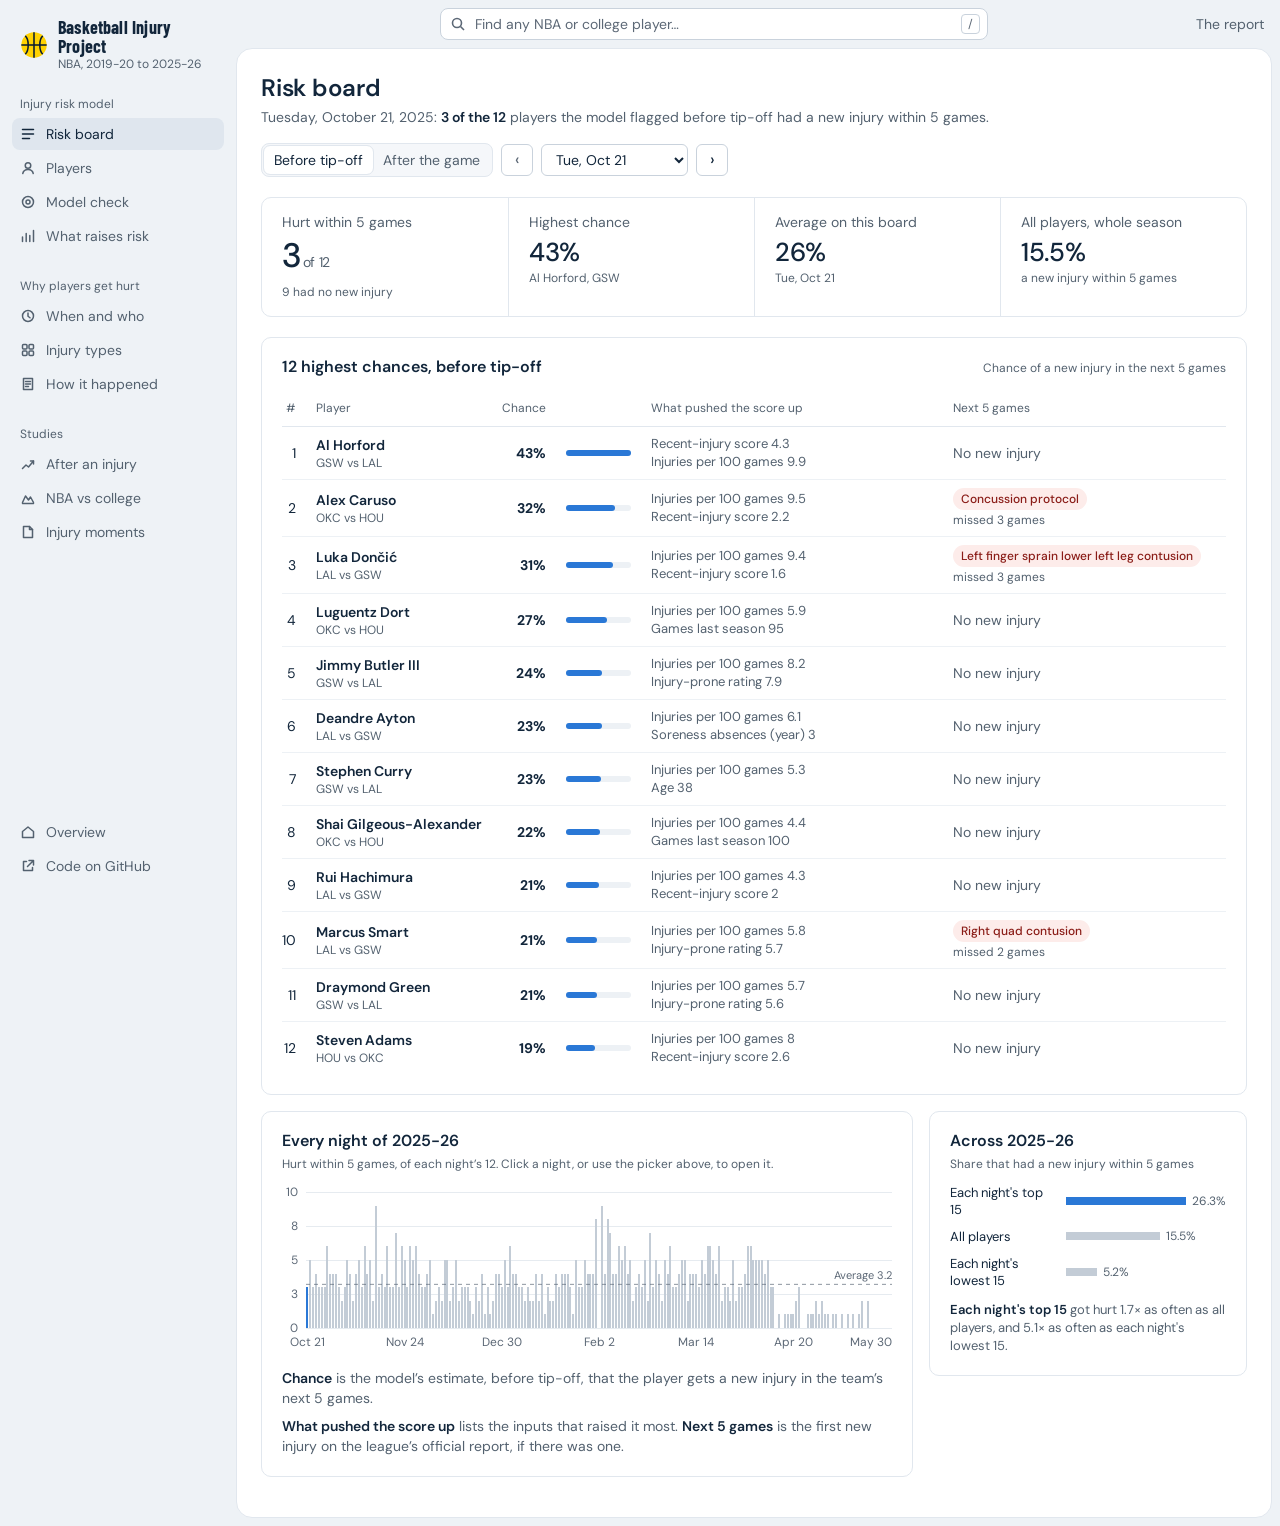
==== commit 9ced119c: "Detail Injury Added" ====
--- a/docs/dashboard.html
+++ b/docs/dashboard.html
@@ -4,10 +4,10 @@
 <meta charset="utf-8">
 <meta name="viewport" content="width=device-width, initial-scale=1">
 <title>Dashboards · Basketball Injury Project</title>
-<meta name="description" content="Interactive NBA injury dashboards: each night’s risk board for 2025-26 with what happened, player risk timelines, the model’s accuracy on unseen seasons, and why and when players get hurt.">
+<meta name="description" content="Interactive NBA injury dashboards: each night’s risk board for 2025-26 with what happened, player profiles, the model’s accuracy on unseen seasons, why and when players get hurt, how it happened according to the news, and what an injury does to a career.">
 <meta property="og:type" content="website">
 <meta property="og:title" content="Dashboards · Basketball Injury Project">
-<meta property="og:description" content="Each night’s NBA injury-risk board for 2025-26 with what happened, player timelines, the model check, and why players get hurt.">
+<meta property="og:description" content="Each night’s NBA injury-risk board for 2025-26 with what happened, player profiles, the model check, how players get hurt, and what an injury does to a career.">
 <meta property="og:url" content="https://bryanhkwan.github.io/Basketball-Injury-Project/dashboard.html">
 <meta property="og:image" content="https://bryanhkwan.github.io/Basketball-Injury-Project/assets/social-site.jpg">
 <meta property="og:image:width" content="2904">
@@ -42,7 +42,9 @@
     <p class="group-label">Why players get hurt</p>
     <a class="nav-item" href="#when" data-view="when"><svg viewBox="0 0 16 16" aria-hidden="true"><circle cx="8" cy="8" r="5.5"/><path d="M8 5v3.25l2 1.5"/></svg>When and who</a>
     <a class="nav-item" href="#types" data-view="types"><svg viewBox="0 0 16 16" aria-hidden="true"><rect x="2.5" y="2.5" width="4.5" height="4.5" rx="1"/><rect x="9" y="2.5" width="4.5" height="4.5" rx="1"/><rect x="2.5" y="9" width="4.5" height="4.5" rx="1"/><rect x="9" y="9" width="4.5" height="4.5" rx="1"/></svg>Injury types</a>
+    <a class="nav-item" href="#how" data-view="how"><svg viewBox="0 0 16 16" aria-hidden="true"><path d="M3.5 2.5h9v11h-9z"/><path d="M5.5 5.5h5M5.5 8h5M5.5 10.5h3"/></svg>How it happened</a>
     <p class="group-label">Studies</p>
+    <a class="nav-item" href="#careers" data-view="careers"><svg viewBox="0 0 16 16" aria-hidden="true"><path d="M2.5 12.5 6 9l2.5 2 5-6"/><path d="M10.5 5h3v3"/></svg>After an injury</a>
     <a class="nav-item" href="#college" data-view="college"><svg viewBox="0 0 16 16" aria-hidden="true"><path d="M2.5 12.5 5.5 6l3 4 2-3 3 5.5"/><path d="M2.5 13.5h11"/></svg>NBA vs college</a>
     <a class="nav-item" href="moments.html"><svg viewBox="0 0 16 16" aria-hidden="true"><path d="M3.5 2.5h6l3 3v8h-9z"/><path d="M9.5 2.5v3h3"/></svg>Injury moments</a>
     <div class="bottom">
@@ -57,7 +59,7 @@
     <div class="search" role="search">
       <svg viewBox="0 0 14 14" aria-hidden="true"><circle cx="6" cy="6" r="4.5"/><path d="M9.5 9.5 13 13"/></svg>
       <label class="sr-only" for="find">Find a player</label>
-      <input id="find" name="player" type="search" placeholder="Find a player, e.g. Jayson Tatum…" autocomplete="off" spellcheck="false" role="combobox" aria-expanded="false" aria-controls="find-results" aria-autocomplete="list">
+      <input id="find" name="player" type="search" placeholder="Find any NBA or college player…" autocomplete="off" spellcheck="false" role="combobox" aria-expanded="false" aria-controls="find-results" aria-autocomplete="list">
       <kbd aria-hidden="true">/</kbd>
       <div class="results" id="find-results" role="listbox" aria-label="Players" hidden></div>
     </div>
@@ -71,6 +73,8 @@
     <section class="view" id="view-factors" aria-labelledby="factors-title" hidden></section>
     <section class="view" id="view-when" aria-labelledby="when-title" hidden></section>
     <section class="view" id="view-types" aria-labelledby="types-title" hidden></section>
+    <section class="view" id="view-how" aria-labelledby="how-title" hidden></section>
+    <section class="view" id="view-careers" aria-labelledby="careers-title" hidden></section>
     <section class="view" id="view-college" aria-labelledby="college-title" hidden></section>
     <noscript><div class="view"><h1>Dashboards</h1><p class="prose">These dashboards need JavaScript. The overview page and the report work without it, and every number is in the repository.</p></div></noscript>
   </main>
--- a/docs/assets/site.css
+++ b/docs/assets/site.css
@@ -294,6 +294,8 @@
 .feature-visual .pair { grid-template-columns: minmax(0, 1fr) minmax(170px, 46%); gap: 6px 18px; }
 .feature-visual .pair .label { font-size: 14px; line-height: 1.4; }
 .feature-visual .pair .bars i { height: 10px; border-radius: 2px; }
+.feature-visual .pair .bars i.cmp { background: var(--chart-muted); }
+.feature-visual .pair .label small { font-size: 13px; color: var(--ink-3); }
 .legend i.dot.nba { background: var(--chart-1); }
 .legend i.dot.college { background: var(--gold); }
 
--- a/docs/assets/app.css
+++ b/docs/assets/app.css
@@ -117,6 +117,19 @@
 .vs-axis .vs-track { height: 16px; }
 .vs-axis i { position: absolute; top: 0; transform: translateX(-50%); font-style: normal; font-size: 12px; line-height: 16px; color: var(--axis-ink); white-space: nowrap; }
 .legend i.marker { width: 1px; height: 14px; background: var(--axis-ink); opacity: 0.6; }
+.legend i.hurt-bar { background: var(--negative); }
+
+/* a player's seasons: games played, then games missed hurt, on one scale */
+.seasons { display: grid; gap: 8px; }
+.season-row { display: grid; grid-template-columns: 56px minmax(0, 1fr) 60px; align-items: center; gap: 10px; font-size: 13px; line-height: 18px; }
+.season-row .label { color: var(--muted); font-variant-numeric: tabular-nums; }
+.season-bar { display: flex; gap: 2px; height: 10px; }
+.season-bar i { display: block; min-width: 0; height: 100%; background: var(--chart-1); border-radius: 2px; }
+.season-bar i.hurt-bar { background: var(--negative); }
+.season-row .n { text-align: right; color: var(--muted); font-variant-numeric: tabular-nums; }
+.season-row .n b { color: var(--ink); font-weight: 600; }
+.data.injuries .unit { display: none; }   /* the games' unit, for the two-line rows on a phone */
+.next-figure { font-size: 34px; line-height: 40px; font-weight: 500; font-variant-numeric: tabular-nums; letter-spacing: -0.01em; }
 .legend i.line { width: 16px; height: 2px; }
 .legend i.dash { width: 16px; height: 0; border-top: 1px dashed var(--axis-ink); background: none; }
 
@@ -239,6 +252,37 @@
 .prose p + p { margin-top: 8px; }
 .prose b { color: var(--ink); font-weight: 600; }
 
+/* the career study and the news: change rows' sublines, pair sublines, the causes table, the injury details */
+.pair .label small { display: block; margin-top: 2px; font-size: 12px; line-height: 16px; color: var(--muted); }
+.faint { color: var(--muted); font-weight: 400; }
+.data .faint .sub { color: var(--muted); }
+.data.kinds td .sub { display: inline; margin-left: 4px; }
+.data.kinds .unit, .data.cases .unit { display: none; }   /* the figures' units, for the two-line rows on a phone */
+.data.cases .arrow { color: var(--muted); }
+.data.causes thead th { height: auto; padding: 6px 8px; white-space: normal; vertical-align: bottom; line-height: 16px; min-width: 64px; }
+.data.causes thead th:first-child { min-width: 0; }
+.data.causes tbody th { height: auto; padding: 8px 10px 8px 0; font-size: 14px; line-height: 20px; color: var(--ink); text-align: left; white-space: nowrap; border-bottom: 1px solid var(--rule); }
+.data.causes tbody th .sub { display: block; font-size: 12px; line-height: 16px; color: var(--muted); }
+/* a cause's share of the injury's known causes, as a tint of the data hue (ink stays readable at the darkest, 70%) */
+.data.causes td.heat { padding: 8px; border: 2px solid var(--surface); background: color-mix(in srgb, var(--chart-1) var(--p, 0%), transparent); font-weight: 500; }
+.data.causes tbody tr:last-child th, .data.causes tbody tr:last-child td { font-weight: 600; }
+.data.causes tbody th, .data.causes thead th:first-child { position: sticky; left: 0; z-index: 1; background: var(--surface); }
+.data.vague td.labels span { display: inline-block; margin-right: 12px; white-space: nowrap; }
+.data.vague td.labels b { font-weight: 600; }
+.inj-toggle { display: inline-flex; align-items: center; gap: 6px; padding: 0; border: 0; background: none; color: inherit; font: inherit; text-align: left; cursor: pointer; }
+.inj-toggle svg { width: 12px; height: 12px; flex: none; fill: none; stroke: var(--muted); stroke-width: 1.6; stroke-linecap: round; stroke-linejoin: round; transition: transform 150ms ease; }
+.inj-toggle:hover { text-decoration: underline; text-underline-offset: 3px; }
+.inj-toggle[aria-expanded="true"] svg { transform: rotate(180deg); }
+.data tr.more > td { padding: 0 0 12px; }
+.data tr.more > td:first-child { padding-left: 0; }
+.facts.compact { padding: 4px 14px; background: var(--raised); border-radius: 8px; }
+.facts.compact div { display: grid; grid-template-columns: minmax(120px, 28%) minmax(0, 1fr); gap: 12px; }
+.facts.compact dd { font-weight: 400; text-align: left; }
+.facts.compact dd .sub { display: block; margin-top: 2px; font-size: 12px; line-height: 16px; color: var(--muted); }
+.sources { list-style: none; margin: 10px 0 0; padding: 0 14px; display: grid; gap: 8px; }
+.sources li { font-size: 13px; line-height: 18px; overflow-wrap: anywhere; }
+.sources .sub { display: block; font-size: 12px; line-height: 16px; color: var(--muted); }
+
 @media (max-width: 1100px) {
   .app { grid-template-columns: minmax(0, 1fr); grid-template-rows: 48px auto; }
   .side { position: fixed; inset: 0; z-index: 40; width: 100%; height: 100%; background: var(--surface); transform: translateX(-100%); transition: transform 200ms var(--ease-out); visibility: hidden; }
@@ -267,6 +311,18 @@
   .kpi.lead .kpi-value { font-size: 28px; line-height: 34px; }
   .card { padding: 16px 14px; }
   .split { grid-template-columns: minmax(0, 1fr); }
+  /* a player's injuries as two-line rows: when, then what, with the games on the right */
+  .data.injuries thead { display: none; }
+  .data.injuries tr { display: grid; grid-template-columns: minmax(0, 1fr) auto; column-gap: 12px; padding: 10px 0; border-bottom: 1px solid var(--rule); }
+  .data.injuries tbody tr:last-child { border-bottom: 0; }
+  .data.injuries td { padding: 0; border: 0; }
+  .data.injuries td.when { grid-column: 1; color: var(--muted); font-size: 12px; line-height: 16px; }
+  .data.injuries td.when .sub { display: inline; margin-left: 4px; }
+  .data.injuries td.n { grid-column: 2; grid-row: 1 / span 3; align-self: center; }
+  .data.injuries td.n .unit { display: inline; color: var(--muted); font-size: 12px; }
+  .data.injuries td.what, .data.injuries td.back, .data.injuries td.status { grid-column: 1; }
+  .data.injuries td.back, .data.injuries td.status { margin-top: 2px; font-size: 12px; line-height: 16px; color: var(--muted); }
+  .data.injuries td.back::before { content: "Back "; }
   .data th, .data td { padding-left: 6px; padding-right: 6px; }
   .span-6, .span-3 { grid-column: span 12; }
   .dot-row, .dot-scale { --track: 110px !important; }
@@ -280,4 +336,20 @@
   .data.stackable td.wide { grid-column: 2 / -1; margin-top: 4px; width: auto; }
   .data.stackable td.bar-cell { display: none; }
   .vs-row { grid-template-columns: minmax(0, 1fr); gap: 4px; }
+  .hide-sm { display: none; }
+  .dot-scale i.minor { display: none; }
+  /* the kinds of injury and the case list as two-line rows: the name, then the figures with their units */
+  .data.kinds thead, .data.cases thead { display: none; }
+  .data.kinds tr, .data.cases tr { display: flex; flex-wrap: wrap; align-items: baseline; gap: 2px 14px; padding: 10px 0; border-bottom: 1px solid var(--rule); }
+  .data.kinds tbody tr:last-child, .data.cases tbody tr:last-child { border-bottom: 0; }
+  .data.kinds td, .data.cases td { padding: 0; border: 0; text-align: left; font-size: 13px; }
+  .data.kinds td:first-child, .data.cases td:first-child { flex-basis: 100%; font-size: 14px; }
+  .data.kinds .unit, .data.cases .unit { display: inline; color: var(--muted); font-size: 12px; }
+  .data.kinds tr[aria-selected="true"] { background: var(--raised); }
+  .data.kinds tr[aria-selected="true"] td { background: none; }
+  .data.injuries tr.more { display: block; padding: 0 0 10px; }
+  .data.injuries tr.more > td { display: block; }
+  .data.injuries tr[hidden] { display: none; }
+  .facts.compact div { grid-template-columns: minmax(0, 1fr); gap: 2px; }
+  .sources { padding: 0 4px; }
 }
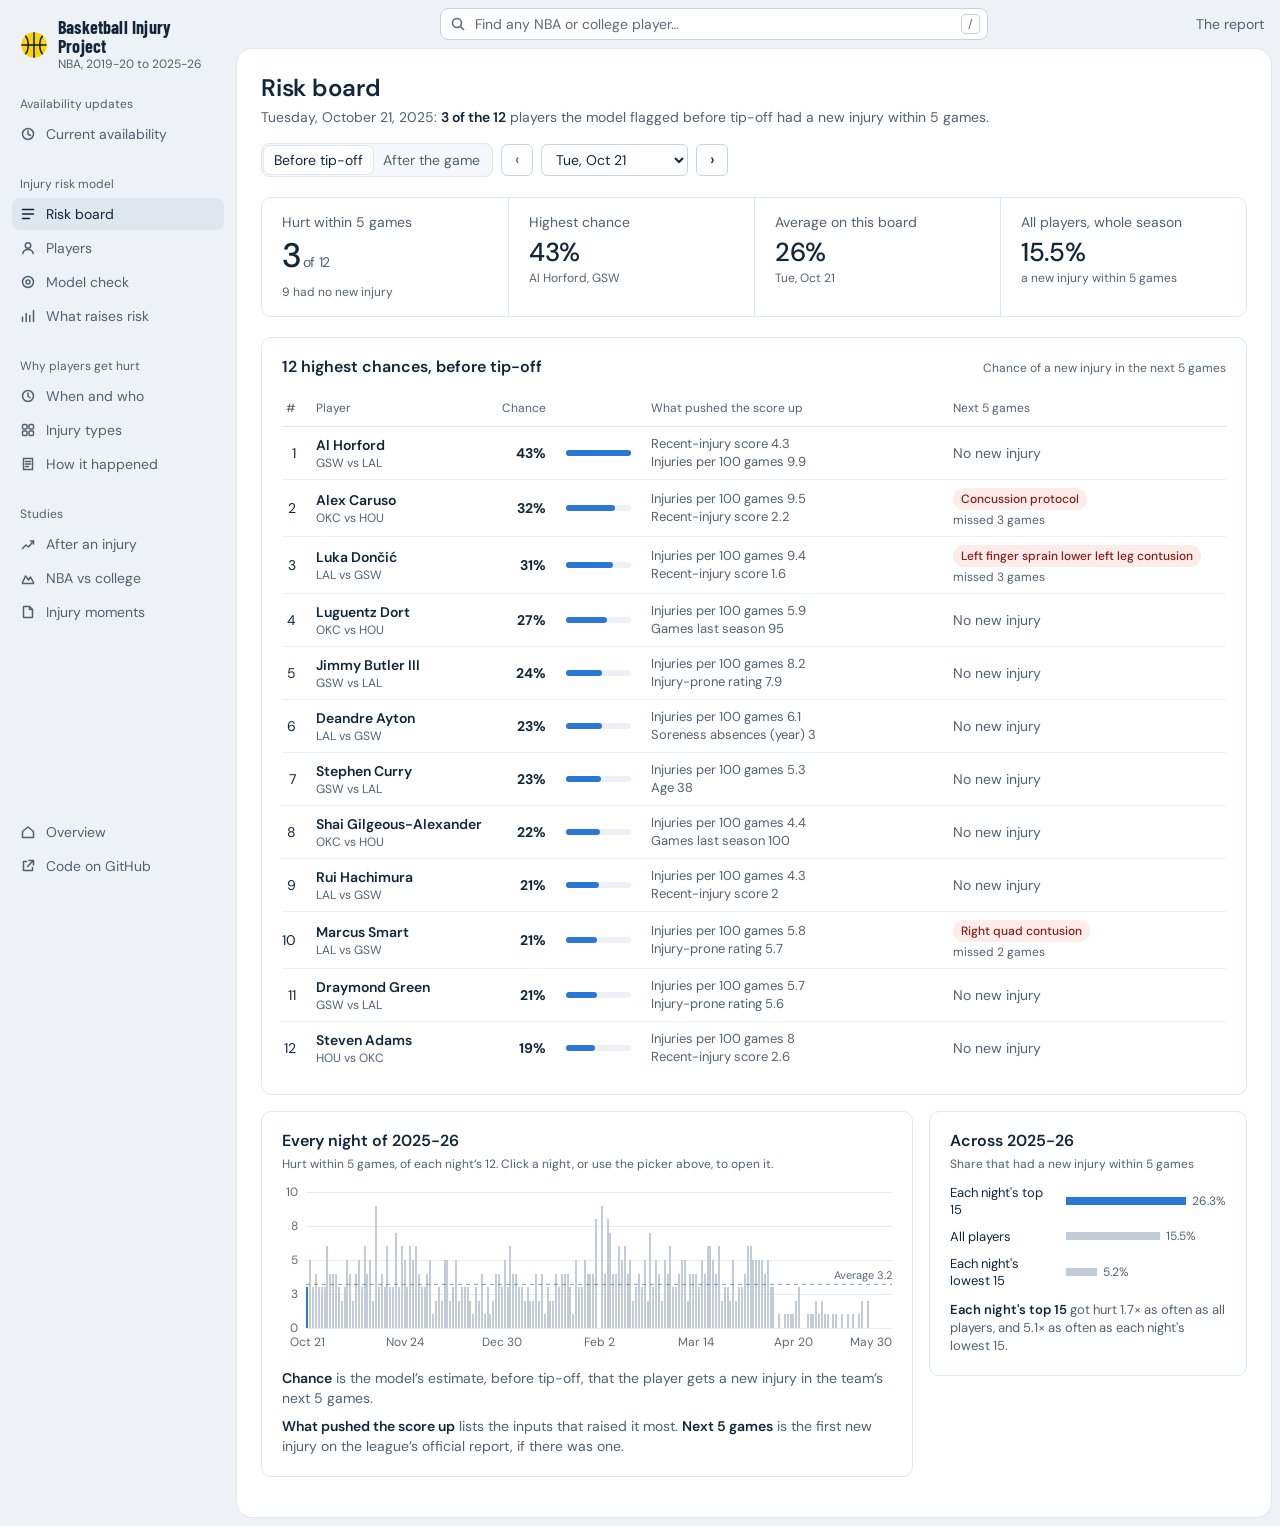
==== commit 297f521f: "Add daily availability updates with preserved observation history" ====
--- a/docs/dashboard.html
+++ b/docs/dashboard.html
@@ -23,6 +23,7 @@
 <link rel="stylesheet" href="assets/app.css">
 <script src="assets/charts.js" defer></script>
 <script src="assets/site.js" defer></script>
+<script src="assets/updates.js" defer></script>
 <script src="assets/dashboard.js" defer></script>
 </head>
 <body class="app-body">
@@ -34,6 +35,8 @@
       <span><b>Basketball Injury Project</b><small>NBA, 2019-20 to 2025-26</small></span>
     </a>
     <button type="button" class="menu-toggle close" id="menu-close" aria-label="Close the menu"><svg viewBox="0 0 18 18" aria-hidden="true"><path d="M4 4l10 10M14 4L4 14"/></svg></button>
+    <p class="group-label">Availability updates</p>
+    <a class="nav-item" href="#updates" data-view="updates"><svg viewBox="0 0 16 16" aria-hidden="true"><circle cx="8" cy="8" r="5.5"/><path d="M8 4.5V8l2.5 1.5"/></svg>Current availability</a>
     <p class="group-label">Injury risk model</p>
     <a class="nav-item" href="#board" data-view="board"><svg viewBox="0 0 16 16" aria-hidden="true"><path d="M2.5 3.5h11M2.5 8h11M2.5 12.5h7"/></svg>Risk board</a>
     <a class="nav-item" href="#players" data-view="players"><svg viewBox="0 0 16 16" aria-hidden="true"><circle cx="8" cy="5.5" r="2.75"/><path d="M2.75 13.5c.6-2.6 2.7-4 5.25-4s4.65 1.4 5.25 4"/></svg>Players</a>
@@ -67,6 +70,7 @@
   </header>
 
   <main class="work" id="work" tabindex="-1">
+    <section class="view" id="view-updates" aria-labelledby="updates-title" hidden></section>
     <section class="view" id="view-board" aria-labelledby="board-title" hidden></section>
     <section class="view" id="view-players" aria-labelledby="players-title" hidden></section>
     <section class="view" id="view-model" aria-labelledby="model-title" hidden></section>
--- a/docs/assets/app.css
+++ b/docs/assets/app.css
@@ -353,3 +353,33 @@
   .facts.compact div { grid-template-columns: minmax(0, 1fr); gap: 2px; }
   .sources { padding: 0 4px; }
 }
+.update-intro { max-width: 76ch; margin-bottom: 20px; color: var(--muted); line-height: 1.6; }
+.update-intro p { margin: 6px 0; }
+.update-alert { color: var(--negative); }
+.update-leagues { margin-bottom: 20px; }
+.update-leagues button { min-height: 44px; min-width: 90px; }
+.update-health { margin-bottom: 20px; }
+.update-health .card { max-width: 900px; }
+.update-dates { display: flex; flex-wrap: wrap; gap: 16px 40px; margin: 16px 0; }
+.update-dates dt { font-size: 12px; color: var(--muted); margin-bottom: 5px; }
+.update-dates dd { margin: 0; font-size: 14px; }
+.update-filter { display: flex; flex-wrap: wrap; align-items: center; gap: 12px; margin: 22px 0 12px; }
+.update-filter label { font-size: 14px; font-weight: 600; }
+.update-filter input { min-height: 44px; max-width: 100%; width: 300px; padding: 10px; border: 1px solid var(--border); border-radius: 6px; color: var(--ink); background: var(--surface); }
+.update-table { width: 100%; }
+.update-table td { vertical-align: top; }
+.update-table .sub { margin-top: 4px; }
+.update-method { margin: 24px 0; max-width: 76ch; color: var(--muted); line-height: 1.6; }
+.update-method summary { cursor: pointer; padding: 10px 0; font-weight: 600; color: var(--ink); }
+@media (max-width: 600px) {
+  .update-table thead { position: absolute; width: 1px; height: 1px; overflow: hidden; clip-path: inset(50%); }
+  .update-table tbody { display: block; }
+  .update-table tbody tr { display: grid; grid-template-columns: minmax(0, 1fr) auto; gap: 6px 12px; padding: 12px 0; border-bottom: 1px solid var(--border); }
+  .update-table tbody tr:last-child { border-bottom: 0; }
+  .update-table tbody td { padding: 0; border: 0; }
+  .update-table td:nth-child(2) { text-align: right; }
+  .update-table td:nth-child(3), .update-table td:nth-child(4) { grid-column: 1 / -1; font-size: 12px; color: var(--muted); }
+  .update-table td:nth-child(3) .sub { display: inline; margin-left: 6px; }
+  .update-filter { display: block; }
+  .update-filter input { display: block; width: 100%; margin-top: 8px; }
+}
